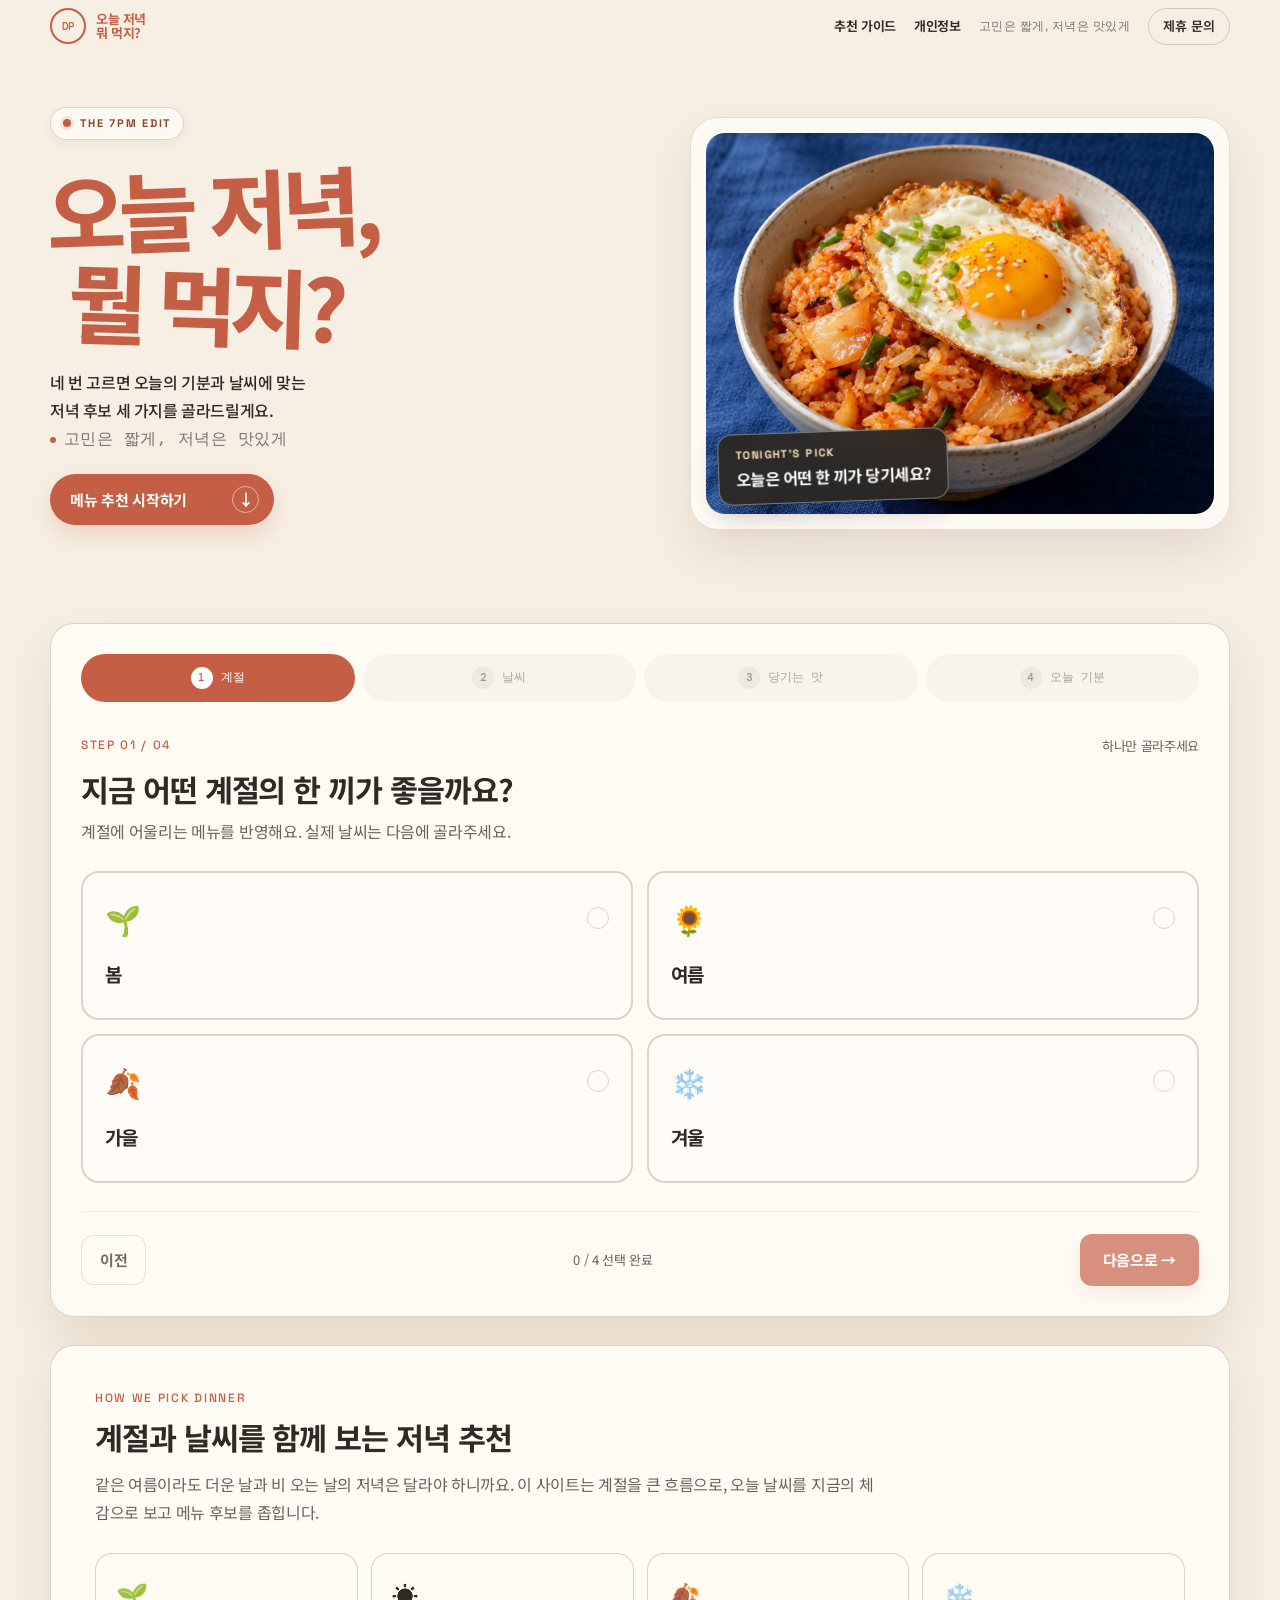
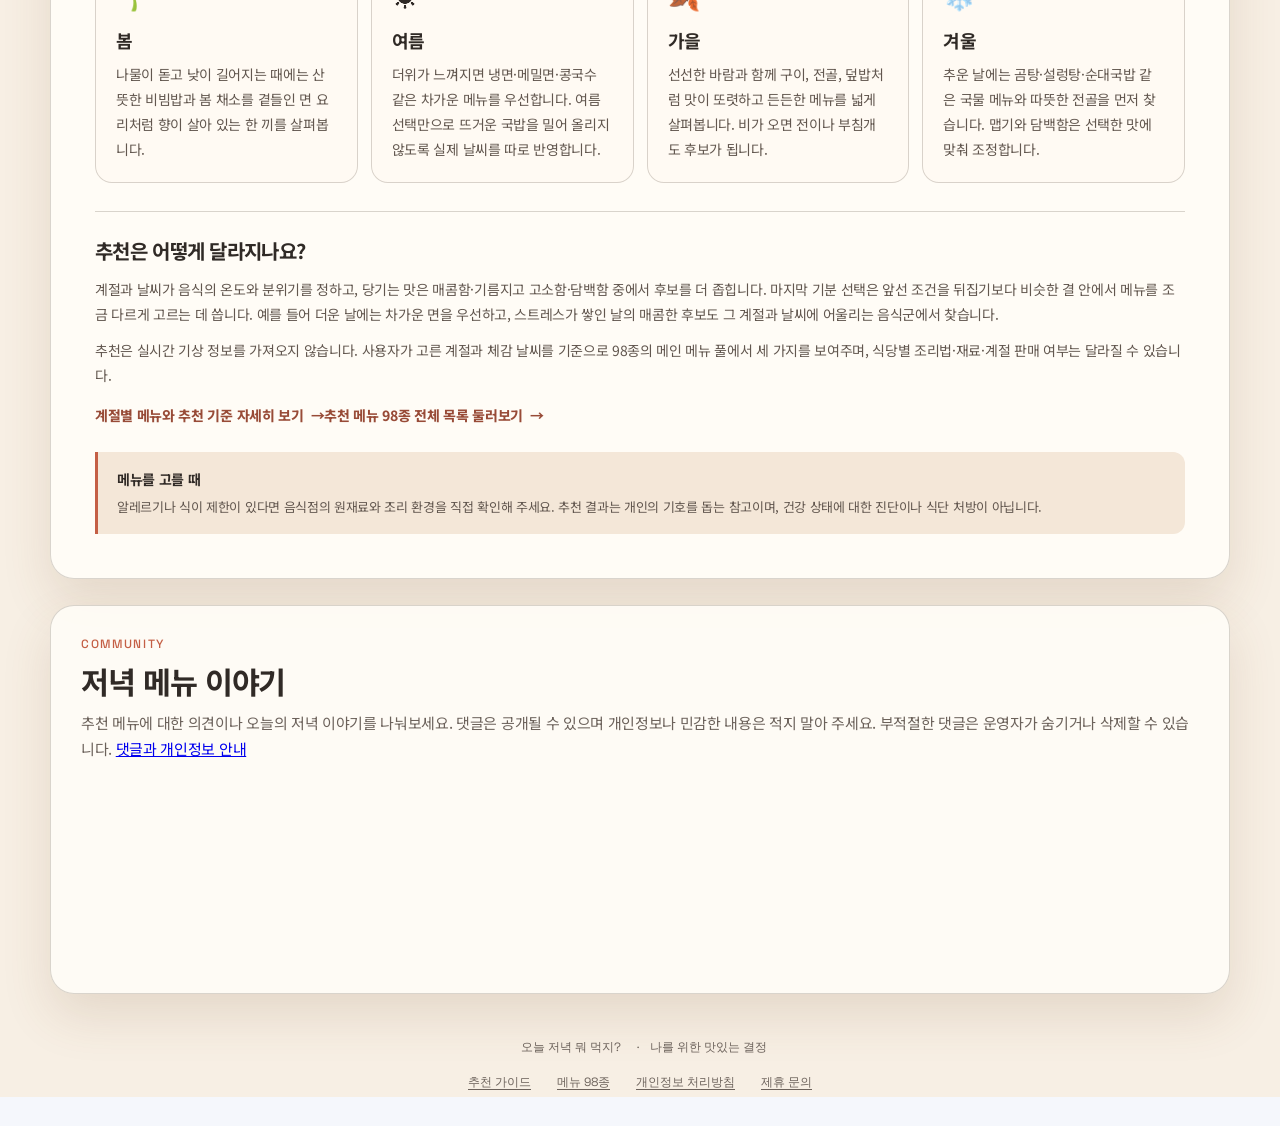
==== public/index.html @ 6204933e "Use selected dining icon as favicon" ====
<!doctype html>
<html lang="ko">
<head>
  <meta charset="utf-8">
  <meta name="viewport" content="width=device-width, initial-scale=1">
  <meta name="theme-color" content="#173fb7">
  <meta name="description" content="계절부터 오늘 기분까지, 네 가지 선택으로 나에게 맞는 저녁 메뉴 세 개를 찾아보세요.">
  <meta property="og:title" content="오늘 저녁 뭐 먹지?">
  <meta property="og:description" content="네 번 고르면, 오늘의 저녁 후보는 딱 세 개.">
  <meta name="google-adsense-account" content="ca-pub-8132579892942373">
  <link rel="canonical" href="https://dinnermenuweb.pages.dev/">
  <title>오늘 저녁 뭐 먹지? | 나에게 맞는 저녁 찾기</title>
  <link rel="icon" href="favicon.png?v=4" type="image/png">
  <link rel="preconnect" href="https://fonts.googleapis.com">
  <link rel="preconnect" href="https://fonts.gstatic.com" crossorigin>
  <link href="https://fonts.googleapis.com/css2?family=DM+Mono:wght@400;500&family=Noto+Sans+KR:wght@400;500;600;700;800&family=Space+Grotesk:wght@400;500;600;700&display=swap" rel="stylesheet">
  <link rel="stylesheet" href="styles.css">
  <link rel="stylesheet" href="content.css">
  <script src="recommendations.js" defer></script>
  <script src="app.js" defer></script>
</head>
<body>
  <header class="top"><div class="wrap">
    <nav class="brand-row" aria-label="사이트 메뉴"><a class="brand" href="./" aria-label="오늘 저녁 뭐 먹지? 홈"><span class="brand-mark" aria-hidden="true">DP</span><span class="brand-copy">오늘 저녁<br>뭐 먹지?</span></a><div class="brand-actions"><a class="header-link" href="guide.html">추천 가이드</a><a class="header-link" href="privacy.html">개인정보</a><span class="brand-tagline">고민은 짧게, 저녁은 맛있게</span><button id="openPartner" class="partner-trigger" type="button">제휴 문의</button></div></nav>
    <div class="hero"><div class="hero-copy"><p class="eyebrow">THE 7PM EDIT</p><h1><span>오늘 저녁,</span><br><em>뭘 먹지?</em></h1><p class="hero-lede">네 번 고르면 오늘의 기분과 날씨에 맞는<br>저녁 후보 세 가지를 골라드릴게요.</p><p class="hero-microcopy"><span class="micro-dot" aria-hidden="true"></span>고민은 짧게, 저녁은 맛있게</p><a class="hero-cta" href="#quiz"><span>메뉴 추천 시작하기</span><span aria-hidden="true">↓</span></a></div><div class="hero-art"><img src="dinner.jpg" alt="달걀을 얹은 김치볶음밥"><span>TONIGHT'S PICK<br><strong>오늘은 어떤 한 끼가 당기세요?</strong></span></div></div>
  </div></header>
  <main class="wrap">
    <section id="quiz" class="panel" aria-labelledby="questionTitle">
      <ol id="steps" class="steps" aria-label="네 가지 선택 단계"></ol>
      <div class="question-top"><span id="stepCount" class="eyebrow"></span><span class="hint">하나만 골라주세요</span></div>
      <h2 id="questionTitle" tabindex="-1"></h2><p id="questionHint" class="description"></p>
      <fieldset id="choices"><legend class="sr-only">현재 질문의 선택지</legend></fieldset>
      <div class="quiz-actions"><button id="back" class="quiet" type="button">이전</button><span id="selectionStatus" class="hint" aria-live="polite"></span><button id="next" class="primary" type="button" disabled>다음으로 →</button></div>
    </section>
    <section id="results" hidden aria-labelledby="resultTitle">
      <div class="result-heading"><div><p class="eyebrow">YOUR DINNER PICKS</p><h2 id="resultTitle" tabindex="-1">오늘은 이런 한 끼가 어울려요.</h2></div><button id="edit" class="quiet" type="button">선택 바꾸기</button></div>
      <div id="answerSummary" class="summary" aria-label="선택한 조건"></div>
      <div class="recommendation-note"><h3 id="familyTitle"></h3><p id="reason"></p><p id="moodReason"></p></div>
      <p class="choose-hint">같은 취향, 조금씩 다른 세 가지. 가장 끌리는 메뉴를 골라주세요.</p>
      <div id="cards" class="meal-grid"></div>
      <button id="more" class="quiet restart" type="button">같은 취향의 다른 메뉴 3개</button>
      <section id="final" class="final-panel" hidden aria-labelledby="finalTitle"><p class="eyebrow">DINNER DECIDED</p><h2 id="finalTitle" tabindex="-1"></h2><p id="finalDescription"></p><div id="finalTips"></div><div class="final-actions"><button id="copy" class="primary" type="button">메뉴 복사하기</button><button id="share" class="quiet" type="button">친구에게 공유하기</button><button id="reselect" class="quiet" type="button">다른 후보 고르기</button></div></section>
      <p class="footnote">98종 메인 메뉴를 각각 음식 사진이 담긴 포토카드로 보여드려요.</p>
      <button id="restart" class="quiet restart" type="button">처음부터 다시 고르기</button>
    </section>
    <section class="editorial-panel" aria-labelledby="guideTitle">
      <div class="editorial-heading"><p class="eyebrow">HOW WE PICK DINNER</p><h2 id="guideTitle">계절과 날씨를 함께 보는 저녁 추천</h2><p>같은 여름이라도 더운 날과 비 오는 날의 저녁은 달라야 하니까요. 이 사이트는 계절을 큰 흐름으로, 오늘 날씨를 지금의 체감으로 보고 메뉴 후보를 좁힙니다.</p></div>
      <div class="season-grid">
        <article><span aria-hidden="true">🌱</span><h3>봄</h3><p>나물이 돋고 낮이 길어지는 때에는 산뜻한 비빔밥과 봄 채소를 곁들인 면 요리처럼 향이 살아 있는 한 끼를 살펴봅니다.</p></article>
        <article><span aria-hidden="true">☀️</span><h3>여름</h3><p>더위가 느껴지면 냉면·메밀면·콩국수 같은 차가운 메뉴를 우선합니다. 여름 선택만으로 뜨거운 국밥을 밀어 올리지 않도록 실제 날씨를 따로 반영합니다.</p></article>
        <article><span aria-hidden="true">🍂</span><h3>가을</h3><p>선선한 바람과 함께 구이, 전골, 덮밥처럼 맛이 또렷하고 든든한 메뉴를 넓게 살펴봅니다. 비가 오면 전이나 부침개도 후보가 됩니다.</p></article>
        <article><span aria-hidden="true">❄️</span><h3>겨울</h3><p>추운 날에는 곰탕·설렁탕·순대국밥 같은 국물 메뉴와 따뜻한 전골을 먼저 찾습니다. 맵기와 담백함은 선택한 맛에 맞춰 조정합니다.</p></article>
      </div>
      <div class="editorial-detail"><h3>추천은 어떻게 달라지나요?</h3><p>계절과 날씨가 음식의 온도와 분위기를 정하고, 당기는 맛은 매콤함·기름지고 고소함·담백함 중에서 후보를 더 좁힙니다. 마지막 기분 선택은 앞선 조건을 뒤집기보다 비슷한 결 안에서 메뉴를 조금 다르게 고르는 데 씁니다. 예를 들어 더운 날에는 차가운 면을 우선하고, 스트레스가 쌓인 날의 매콤한 후보도 그 계절과 날씨에 어울리는 음식군에서 찾습니다.</p><p>추천은 실시간 기상 정보를 가져오지 않습니다. 사용자가 고른 계절과 체감 날씨를 기준으로 98종의 메인 메뉴 풀에서 세 가지를 보여주며, 식당별 조리법·재료·계절 판매 여부는 달라질 수 있습니다.</p><a class="text-link" href="guide.html">계절별 메뉴와 추천 기준 자세히 보기 <span aria-hidden="true">→</span></a><a class="text-link" href="menu-library.html">추천 메뉴 98종 전체 목록 둘러보기 <span aria-hidden="true">→</span></a></div>
      <aside class="editorial-note"><strong>메뉴를 고를 때</strong><p>알레르기나 식이 제한이 있다면 음식점의 원재료와 조리 환경을 직접 확인해 주세요. 추천 결과는 개인의 기호를 돕는 참고이며, 건강 상태에 대한 진단이나 식단 처방이 아닙니다.</p></aside>
    </section>
    <section class="comments-panel" aria-labelledby="commentsTitle">
      <p class="eyebrow">COMMUNITY</p>
      <h2 id="commentsTitle">저녁 메뉴 이야기</h2>
      <p class="comments-intro">추천 메뉴에 대한 의견이나 오늘의 저녁 이야기를 나눠보세요. 댓글은 공개될 수 있으며 개인정보나 민감한 내용은 적지 말아 주세요. 부적절한 댓글은 운영자가 숨기거나 삭제할 수 있습니다. <a href="privacy.html">댓글과 개인정보 안내</a></p>
      <div id="disqus_thread"></div>
      <noscript>댓글을 보려면 JavaScript를 켜주세요. 댓글 기능은 <a href="https://disqus.com/?ref_noscript">Disqus</a>에서 제공됩니다.</noscript>
    </section>
    <footer><span class="footer-brand">오늘 저녁 뭐 먹지?</span><span>·</span> 나를 위한 맛있는 결정<nav aria-label="하단 메뉴"><a href="guide.html">추천 가이드</a><a href="menu-library.html">메뉴 98종</a><a href="privacy.html">개인정보 처리방침</a><button type="button" class="footer-partner" onclick="document.getElementById('openPartner').click()">제휴 문의</button></nav></footer>
  </main>
  <div id="partnerDialog" class="partner-dialog" role="dialog" aria-modal="true" aria-labelledby="partnerTitle" tabindex="-1" hidden>
    <section class="partner-panel">
      <div class="partner-dialog-heading"><div class="partner-intro"><p class="eyebrow">PARTNERSHIP</p><h2 id="partnerTitle">제휴 문의</h2><p>서비스 제휴와 협업 제안을 보내주세요. 남겨주신 내용은 이메일로 전달됩니다.</p></div><button id="closePartner" class="dialog-close" type="button" aria-label="제휴 문의 창 닫기">×</button></div>
      <form id="partnerForm" action="https://formspree.io/f/xrpbjqbv" method="POST">
        <input type="hidden" name="_subject" value="저녁 메뉴 웹사이트 제휴 문의">
        <div class="partner-fields">
          <label>이름 <span aria-hidden="true">*</span><input name="name" autocomplete="name" required></label>
          <label>이메일 <span aria-hidden="true">*</span><input name="email" type="email" autocomplete="email" required></label>
          <label class="partner-company">회사 또는 서비스명 <span class="hint">선택</span><input name="company" autocomplete="organization"></label>
          <label class="partner-message">문의 내용 <span aria-hidden="true">*</span><textarea name="message" rows="5" required></textarea></label>
        </div>
        <div class="partner-submit"><button class="primary" type="submit">제휴 문의 보내기</button><p id="partnerStatus" class="hint" role="status" aria-live="polite"></p></div>
      </form>
    </section>
  </div>
  <script>
    var disqus_config = function () {
      this.page.url = 'https://dinnermenuweb.pages.dev/';
      this.page.identifier = 'dinnermenuweb';
    };
    (function () {
      var d = document, s = d.createElement('script');
      s.src = 'https://raymondd.disqus.com/embed.js';
      s.setAttribute('data-timestamp', +new Date());
      (d.head || d.body).appendChild(s);
    })();
  </script>
  <div id="live" class="sr-only" role="status" aria-live="polite"></div>
  <noscript>메뉴를 추천받으려면 브라우저에서 JavaScript를 켜주세요.</noscript>
</body>
</html>
---- public/styles.css ----
:root{font-family:system-ui,-apple-system,BlinkMacSystemFont,"Apple SD Gothic Neo","Malgun Gothic",sans-serif;color:#18213a;background:#f5f7fc;font-synthesis:none;--blue:#173fb7;--muted:#626e85;--line:#dde3ef}
*{box-sizing:border-box}body{margin:0}button,input{font:inherit}button{cursor:pointer}button:disabled{cursor:not-allowed;opacity:.45}button:focus-visible,input:focus-visible+.choice-body{outline:3px solid #d59805;outline-offset:4px}[hidden]{display:none!important}.wrap{max-width:1080px;margin:auto;padding:0 28px}.top{background:var(--blue);color:#fff}.brand-row{display:flex;align-items:center;justify-content:space-between;padding:26px 0;font-size:13px;color:#d7e2ff}.brand{font-size:20px;color:#fff;font-weight:850;letter-spacing:-.06em}.hero{display:grid;grid-template-columns:1fr 240px;align-items:center;gap:48px;padding:16px 0 56px}.eyebrow{font-size:12px;letter-spacing:.12em;font-weight:850;color:var(--blue);margin:0 0 12px}.hero .eyebrow{color:#b8cdff}.hero h1{font-size:clamp(32px,4.4vw,48px);line-height:1.22;letter-spacing:-.065em;margin:0 0 18px}.hero p:not(.eyebrow){color:#dae4ff;line-height:1.8;font-size:16px;margin:0}.hero-art{position:relative;transform:rotate(3deg)}.hero-art img{display:block;width:100%;height:175px;object-fit:cover;border-radius:24px}.hero-art span{position:absolute;bottom:-15px;left:8px;right:8px;border-radius:10px;background:#fff3cf;color:#534013;text-align:center;padding:11px 4px;font-size:12px;font-weight:750;transform:rotate(-3deg)}main.wrap{padding-top:30px}.panel{padding:30px;background:white;border:1px solid var(--line);border-radius:24px;box-shadow:0 12px 40px #22346609}.steps{display:flex;list-style:none;gap:8px;padding:0;margin:0 0 34px}.steps li{flex:1;min-width:0}.step{display:flex;align-items:center;justify-content:center;gap:8px;width:100%;border:0;background:#f1f4f9;color:#758198;border-radius:10px;padding:12px 6px;font-size:13px;font-weight:700}.step span{display:grid;place-items:center;background:#e2e8f2;border-radius:50%;width:22px;height:22px;font-size:11px}.step[aria-current="step"]{color:var(--blue);background:#eaf0ff}.step[aria-current="step"] span{background:var(--blue);color:#fff}.step.done{color:var(--blue)}.question-top{display:flex;justify-content:space-between;align-items:center}.question-top .eyebrow{margin:0}.hint{font-size:13px;color:var(--muted)}h2{letter-spacing:-.055em;font-size:29px;line-height:1.35;margin:14px 0 8px}.description{font-size:15px;line-height:1.7;color:var(--muted);margin:0 0 26px}fieldset{border:0;padding:0;margin:0;display:grid;grid-template-columns:repeat(3,minmax(0,1fr));gap:14px}fieldset.two{grid-template-columns:repeat(2,minmax(0,1fr))}.choice{position:relative;cursor:pointer;min-width:0}.choice input{position:absolute;opacity:0;width:1px;height:1px}.choice-body{display:flex;flex-direction:column;min-height:145px;padding:22px;border:2px solid #e3e7ef;border-radius:18px;transition:background .15s,border-color .15s}.choice:hover .choice-body{border-color:#9cafdd;background:#fafbff}.choice input:checked+.choice-body{border-color:var(--blue);background:#f0f4ff}.choice-head{display:flex;justify-content:space-between;align-items:center;margin-bottom:20px}.emoji{font-size:29px}.check{width:22px;height:22px;display:grid;place-items:center;border:1px solid #cbd3e2;border-radius:50%;color:transparent;font-size:13px}.choice input:checked+.choice-body .check{color:#fff;background:var(--blue);border-color:var(--blue)}.choice strong{font-size:20px;letter-spacing:-.045em;margin-bottom:8px}.choice small{font-size:13px;line-height:1.6;color:var(--muted)}.quiz-actions{display:flex;align-items:center;justify-content:space-between;gap:12px;margin-top:28px;border-top:1px solid #edf0f6;padding-top:22px}.primary{background:var(--blue);color:white;border:0;border-radius:12px;font-weight:750;padding:14px 23px;min-height:48px}.primary:hover:not(:disabled){background:#0d2e95}.quiet{background:transparent;border:1px solid #ced7e8;color:var(--blue);border-radius:12px;padding:12px 18px;font-weight:700;min-height:46px}.quiet:hover{background:#edf2ff}.result-heading{display:flex;align-items:center;justify-content:space-between;gap:20px;margin:8px 0 22px}.result-heading h2{margin:0}.summary{display:flex;gap:8px;flex-wrap:wrap;margin-bottom:24px}.summary span{background:white;border:1px solid var(--line);border-radius:30px;padding:8px 13px;font-size:13px;color:#46536c}.recommendation-note{background:#eaf0ff;border-left:4px solid var(--blue);padding:20px 24px;border-radius:0 16px 16px 0}.recommendation-note h3{margin:0 0 8px;font-size:20px;letter-spacing:-.04em}.recommendation-note p{margin:6px 0;font-size:14px;line-height:1.7;color:#465677}.choose-hint{font-size:14px;color:var(--muted);margin:28px 0 16px}.meal-grid{display:grid;grid-template-columns:repeat(3,minmax(0,1fr));gap:16px}.meal-card{display:flex;flex-direction:column;background:#fff;border:2px solid var(--line);border-radius:20px;padding:24px;min-width:0}.meal-card.chosen{border-color:var(--blue);background:#f0f4ff}.meal-number{font-size:12px;letter-spacing:.1em;color:var(--blue);font-weight:850}.meal-emoji{font-size:40px;margin:22px 0 8px}.meal-card h3{font-size:23px;letter-spacing:-.055em;margin:0 0 10px}.meal-card p{font-size:14px;color:var(--muted);line-height:1.7;margin:0 0 18px}.meal-card .meal-meta{font-size:12px;color:var(--blue);font-weight:700;margin-bottom:20px}.meal-card button{margin-top:auto;width:100%}.final-panel{margin-top:24px;padding:30px;border-radius:22px;background:#fff4d6;border:1px solid #edd397}.final-panel .eyebrow{color:#75591d}.final-panel h2{margin-top:0}.final-panel p{line-height:1.8}.final-panel ul{padding-left:20px;line-height:1.9;font-size:14px;color:#66563a}.final-actions{display:flex;gap:10px;flex-wrap:wrap;margin-top:24px}.footnote{color:var(--muted);font-size:12px;line-height:1.8;margin-top:22px}.restart{display:block;margin:26px auto 0}footer{text-align:center;margin:44px 0 28px;color:#788298;font-size:12px}footer span{padding:0 8px}.sr-only{position:absolute;width:1px;height:1px;overflow:hidden;clip-path:inset(50%);white-space:nowrap}
@media(max-width:640px){.wrap{padding:0 18px}.brand-row{padding:20px 0}.brand-row>span:last-child{display:none}.hero{grid-template-columns:1fr;padding:12px 0 32px;gap:0}.hero-art{display:none}.hero h1{font-size:34px}.hero p:not(.eyebrow){font-size:14px}main.wrap{padding-top:20px}.panel{padding:22px 16px;border-radius:20px}.steps{gap:4px;margin-bottom:26px}.step{flex-direction:column;gap:5px;font-size:11px;padding:9px 2px}.question-top .hint{font-size:11px}h2{font-size:25px}.description{font-size:14px;margin-bottom:20px}fieldset,fieldset.two{grid-template-columns:1fr;gap:10px}.choice-body{min-height:0;padding:15px 18px;display:grid;grid-template-columns:44px 1fr;column-gap:12px;align-items:center}.choice-head{grid-row:span 2;margin:0}.emoji{font-size:28px}.check{position:absolute;right:16px;top:19px;width:19px;height:19px}.choice strong{font-size:18px;padding-right:24px;margin-bottom:4px}.choice small{font-size:12px;padding-right:16px}.quiz-actions{gap:8px;margin-top:22px;padding-top:18px}.quiz-actions .hint{font-size:11px}.quiz-actions button{padding:12px 14px}.result-heading{align-items:flex-start}.result-heading h2{font-size:24px}.result-heading .quiet{white-space:nowrap;font-size:12px;padding:10px}.meal-grid{grid-template-columns:1fr}.meal-card{padding:22px}.meal-emoji{margin:14px 0 8px}.recommendation-note{padding:17px}.final-panel{padding:24px 20px}.final-actions button{flex:1;white-space:nowrap;font-size:13px}footer{font-size:11px}}
@media(prefers-reduced-motion:reduce){*{scroll-behavior:auto!important;transition:none!important}}
fieldset.four{grid-template-columns:repeat(2,minmax(0,1fr))}@media(max-width:640px){fieldset.four{grid-template-columns:1fr}.steps{display:grid;grid-template-columns:repeat(3,minmax(0,1fr))}.step{flex-direction:row}}

/* Each result is a menu photo card; the photo shows through a dark text gradient. */
.meal-card{min-width:0;overflow:hidden;border:2px solid var(--line);border-radius:20px;background:#fff;transition:border-color .15s,transform .15s}.meal-card.chosen{border-color:var(--blue);transform:translateY(-3px)}.meal-photo{position:relative;isolation:isolate;display:flex;align-items:flex-end;min-height:390px;height:100%;overflow:hidden;background-color:#344252;background-image:linear-gradient(180deg,#07111b00 28%,#07111b35 48%,#07111bef 100%),var(--food-image);background-size:100% 100%,400% 400%;background-position:center,var(--food-position);background-repeat:no-repeat}.meal-overlay{width:100%;padding:22px;color:#fff}.meal-number{display:inline-block;margin-bottom:12px;font-size:12px;letter-spacing:.07em;font-weight:850;color:#fff;background:#07111b85;border:1px solid #ffffff50;padding:7px 10px;border-radius:20px}.meal-overlay h3{font-size:25px;letter-spacing:-.055em;margin:0 0 8px;text-shadow:0 2px 6px #0008}.meal-overlay p{font-size:14px;line-height:1.65;margin:0 0 16px;color:#fff;text-shadow:0 1px 5px #000}.meal-overlay button{width:100%;color:#172344;background:#fff;border-color:#fff}.meal-overlay button:hover{background:#f3e9d5}.meal-card.chosen .meal-overlay button{color:#fff;background:var(--blue);border-color:var(--blue)}@media(max-width:640px){.meal-photo{min-height:430px}.meal-overlay{padding:22px}}
.partner-panel{margin-top:34px;padding:30px;background:#fff;border:1px solid var(--line);border-radius:24px;box-shadow:0 12px 40px #22346609}.partner-intro{max-width:640px;margin-bottom:24px}.partner-intro .eyebrow{margin-bottom:8px}.partner-intro h2{margin:0 0 8px}.partner-intro>p:last-child{margin:0;color:var(--muted);font-size:14px;line-height:1.7}.partner-fields{display:grid;grid-template-columns:repeat(2,minmax(0,1fr));gap:18px}.partner-fields label{display:grid;gap:8px;font-size:14px;font-weight:750}.partner-fields label>span:first-child{color:#b33b35}.partner-fields label .hint{font-weight:400}.partner-fields input,.partner-fields textarea{width:100%;padding:13px 14px;border:1px solid #cbd3e2;border-radius:11px;background:#fff;color:inherit;font:inherit;font-weight:400}.partner-fields textarea{resize:vertical;min-height:130px}.partner-message{grid-column:1/-1}.partner-submit{display:flex;align-items:center;gap:16px;margin-top:20px}.partner-submit .hint{margin:0;line-height:1.5}.partner-submit .is-success{color:#217647}.partner-submit .is-error{color:#b33b35}@media(max-width:640px){.partner-panel{padding:23px 18px;border-radius:20px}.partner-fields{grid-template-columns:1fr;gap:15px}.partner-message{grid-column:auto}.partner-submit{align-items:flex-start;flex-direction:column;gap:10px}}
.hero-partner-action{display:flex;justify-content:flex-end;margin-top:18px}.partner-trigger{min-height:34px;padding:6px 13px;border:1px solid #ffffff8c;border-radius:999px;background:#ffffff14;color:#fff;font-size:12px;font-weight:700}.partner-trigger:hover{background:#ffffff2b}.partner-dialog{width:min(680px,calc(100% - 32px));max-width:none;max-height:min(90dvh,820px);padding:0;border:0;border-radius:24px;background:#fff;color:#18213a;box-shadow:0 24px 90px #07152b55;overflow:auto}.partner-dialog::backdrop{background:#101a2dcc;backdrop-filter:blur(3px)}.partner-dialog .partner-panel{margin:0;padding:30px;border:0;border-radius:24px;box-shadow:none}.partner-dialog-heading{display:flex;justify-content:space-between;align-items:flex-start;gap:18px}.partner-dialog .partner-intro{margin-bottom:22px}.partner-dialog .partner-intro .eyebrow{color:var(--blue)}.dialog-close{flex:0 0 40px;width:40px;height:40px;border:1px solid var(--line);border-radius:50%;background:#fff;color:#526079;font-size:25px;line-height:1}.dialog-close:hover{background:#f1f4f9}@media(max-width:640px){.hero-partner-action{margin-top:15px}.partner-dialog{width:calc(100% - 24px);max-height:92dvh;border-radius:20px}.partner-dialog .partner-panel{padding:23px 18px}.partner-dialog .partner-fields{grid-template-columns:1fr;gap:15px}.partner-dialog .partner-message{grid-column:auto}.partner-dialog .partner-submit{align-items:flex-start;flex-direction:column;gap:10px}}
body.partner-dialog-open{overflow:hidden}.partner-dialog{position:fixed;inset:0;z-index:1000;display:grid;place-items:center;width:100%;height:100%;max-width:none;max-height:none;padding:16px;border:0;border-radius:0;overflow:auto;background:#101a2dcc;backdrop-filter:blur(3px)}.partner-dialog[hidden]{display:none!important}.partner-dialog .partner-panel{width:min(680px,100%);max-height:calc(90dvh - 32px);overflow:auto;box-shadow:0 24px 90px #07152b55}
.brand-actions{display:flex;align-items:center;gap:18px}.brand-tagline{color:#d7e2ff;font-size:13px}.hero-partner-action{display:none}@media(max-width:640px){.brand-actions{gap:0}.brand-tagline{display:none}.partner-trigger{min-height:34px;padding:6px 12px}}
.comments-panel{margin-top:26px;padding:30px;background:#fff;border:1px solid var(--line);border-radius:24px;box-shadow:0 12px 40px #22346609}.comments-panel .eyebrow{margin-bottom:8px}.comments-panel h2{margin:0 0 8px}.comments-intro{margin:0 0 22px;color:var(--muted);font-size:14px;line-height:1.7}#disqus_thread{min-height:180px}.comments-panel noscript{font-size:14px;color:var(--muted)}@media(max-width:640px){.comments-panel{margin-top:20px;padding:23px 18px;border-radius:20px}}

/* Warm editorial styling inspired by the supplied Dinner, Please reference. */
:root{color-scheme:light;--paper:#f7efe4;--paper-deep:#ead8bf;--ink:#2b2723;--blue:#c45f45;--muted:#756a61;--line:rgba(67,51,39,.18);--shadow:0 22px 50px rgba(118,76,45,.14);font-family:"Space Grotesk","Apple SD Gothic Neo","Noto Sans KR",sans-serif}
html{scroll-behavior:smooth}body{min-width:320px;background:var(--paper);color:var(--ink);line-height:1.5}body::before{position:fixed;inset:0;z-index:-1;pointer-events:none;content:"";opacity:.2;background-image:radial-gradient(rgba(213,104,77,.18) .7px,transparent .7px);background-size:9px 9px;mix-blend-mode:multiply}
.wrap{width:min(1180px,calc(100% - 48px));max-width:1180px;margin-inline:auto;padding:0}.top{background:transparent;color:var(--ink)}.brand-row{display:flex;align-items:center;justify-content:space-between;gap:20px;padding:8px 0 18px;color:var(--ink)}.brand{display:inline-flex;align-items:center;gap:10px;color:var(--blue);font-size:inherit;letter-spacing:normal}.brand-mark{display:grid;width:36px;height:36px;place-items:center;border:2px solid currentColor;border-radius:50%;font-family:"DM Mono",monospace;font-size:.67rem;font-weight:500;letter-spacing:-.08em}.brand-copy{font-size:.75rem;font-weight:700;line-height:.98;letter-spacing:-.03em}.brand-actions{display:flex;align-items:center;gap:18px}.brand-tagline{color:rgba(43,39,35,.62);font-family:"DM Mono",monospace;font-size:.68rem;letter-spacing:.04em}.partner-trigger{min-height:36px;padding:7px 14px;border:1px solid var(--line);border-radius:999px;background:transparent;color:var(--ink);font-size:.76rem;font-weight:600}.partner-trigger:hover{border-color:var(--blue);background:var(--blue);color:#fff}
.hero{grid-template-columns:minmax(0,.84fr) minmax(0,1.16fr);align-items:center;gap:clamp(36px,7vw,100px);min-height:560px;padding:34px 0 72px}.hero-copy{position:relative;z-index:1;padding-bottom:16px}.eyebrow{margin:0 0 18px;color:var(--blue);font-family:"DM Mono",monospace;font-size:.69rem;font-weight:500;letter-spacing:.17em;text-transform:uppercase}.hero .eyebrow{color:var(--blue)}.hero h1{max-width:540px;margin:0 0 26px;color:var(--blue);font-size:clamp(3.7rem,7vw,6rem);font-weight:700;letter-spacing:-.105em;line-height:.88}.hero h1 em{display:inline-block;font-style:normal;transform:translateX(.3em)}.hero .hero-lede{margin:0;color:var(--ink);font-size:clamp(1.05rem,1.8vw,1.3rem);font-weight:500;letter-spacing:-.045em;line-height:1.45}.hero-microcopy{display:flex;align-items:center;gap:8px;margin:20px 0 0 4px;color:rgba(43,39,35,.6);font-family:"DM Mono",monospace;font-size:.62rem;letter-spacing:.03em}.micro-dot{width:6px;height:6px;border-radius:50%;background:var(--blue)}
.hero-art{position:relative;width:min(100%,540px);justify-self:end;transform:none;padding:15px;border:1px solid rgba(43,39,35,.13);border-radius:28px;background:rgba(255,253,248,.74);box-shadow:var(--shadow)}.hero-art img{width:100%;height:auto;aspect-ratio:4/3;object-fit:cover;border-radius:19px}.hero-art span{position:absolute;right:auto;bottom:29px;left:27px;padding:9px 13px;border-radius:999px;background:var(--blue);color:#fff;font-family:"DM Mono",monospace;font-size:.58rem;letter-spacing:.08em;line-height:1.25;text-align:left;transform:rotate(-3deg);box-shadow:0 5px 14px #2b272333}.hero-art span strong{font-family:inherit;font-size:.72rem;letter-spacing:0}
main.wrap{padding-top:0}.panel{padding:30px;background:rgba(255,253,248,.88);border:1px solid var(--line);border-radius:24px;box-shadow:var(--shadow)}.steps{gap:8px}.step{border:1px solid transparent;border-radius:999px;background:rgba(67,51,39,.055);color:rgba(43,39,35,.58);font-family:"DM Mono",monospace;font-size:.72rem;transition:180ms ease}.step span{background:rgba(67,51,39,.09)}.step[aria-current="step"]{background:var(--blue);color:#fff}.step[aria-current="step"] span{background:#fff;color:var(--blue)}.step.done{color:var(--blue)}.question-top .eyebrow{color:var(--blue)}h2{color:var(--ink)}.description,.hint{color:var(--muted)}.choice-body{border-color:var(--line);background:rgba(255,253,248,.75)}.choice:hover .choice-body{border-color:rgba(196,95,69,.55);background:#fffaf4}.choice input:checked+.choice-body{border-color:var(--blue);background:#f7e6dc}.choice strong{color:var(--ink)}.check{border-color:var(--line)}.choice input:checked+.choice-body .check{background:var(--blue);border-color:var(--blue)}.primary{background:var(--blue);box-shadow:0 8px 20px rgba(196,95,69,.16)}.primary:hover:not(:disabled){background:#b9513b}.quiet{border-color:var(--line);color:var(--ink)}.quiet:hover{border-color:var(--blue);background:#f7e6dc;color:var(--blue)}.recommendation-note{border-left-color:var(--blue);background:#f2e2d2}.recommendation-note h3{color:var(--ink)}.recommendation-note p{color:#65594f}.summary span{border-color:var(--line);background:rgba(255,253,248,.78);color:#5c5149}.meal-card{border-color:var(--line);background:var(--white,#fffdf8)}.meal-card.chosen{border-color:var(--blue);background:#f7e6dc}.meal-card.chosen .meal-overlay button{background:var(--blue);border-color:var(--blue);color:#fff}.final-panel{border-color:#e3c99e;background:#f4e7cf}.final-panel .eyebrow{color:#8c5d28}.footnote{color:var(--muted)}footer{color:var(--muted);font-family:"DM Mono",monospace;font-size:.62rem;letter-spacing:.03em}.partner-dialog{background:rgba(43,39,35,.42)}.partner-dialog .partner-panel{border:1px solid var(--line);border-radius:24px;background:var(--white,#fffdf8);box-shadow:var(--shadow)}.partner-dialog .partner-intro .eyebrow{color:var(--blue)}.dialog-close{border-color:var(--line);color:var(--ink)}.comments-panel{background:rgba(255,253,248,.88);border-color:var(--line);box-shadow:var(--shadow)}.comments-panel .eyebrow{color:var(--blue)}
@media(max-width:880px){.hero{grid-template-columns:1fr;gap:34px;min-height:0;padding:38px 0 58px}.hero-copy{padding-bottom:0}.hero-art{width:min(100%,620px);justify-self:center}}
@media(max-width:640px){.wrap{width:calc(100% - 32px);padding:0}.brand-row{padding:8px 0 16px}.brand-tagline{display:none}.brand-actions{gap:0}.hero{grid-template-columns:1fr;gap:26px;padding:38px 0 46px}.hero h1{font-size:clamp(3.9rem,18vw,5.5rem);line-height:.88}.hero h1 em{transform:translateX(.3em)}.hero .hero-lede{font-size:1.05rem}.hero-art{display:block;width:100%;padding:10px;border-radius:22px}.hero-art img{border-radius:15px}.hero-art span{bottom:22px;left:19px}.panel{padding:22px 16px;border-radius:20px}.steps{display:grid;grid-template-columns:repeat(4,minmax(0,1fr));gap:5px;margin-bottom:26px}.step{flex-direction:column;gap:5px;padding:9px 3px;font-size:.62rem}.step span{width:20px;height:20px}.question-top .hint{font-size:11px}.choice-body{min-height:0;padding:15px 18px;display:grid;grid-template-columns:44px 1fr;column-gap:12px;align-items:center}.choice-head{grid-row:span 2;margin:0}.emoji{font-size:28px}.check{position:absolute;right:16px;top:19px;width:19px;height:19px}.choice strong{font-size:18px;padding-right:24px;margin-bottom:4px}.quiz-actions{gap:8px}.quiz-actions .hint{font-size:11px}.quiz-actions button{padding:12px 14px}.result-heading{align-items:flex-start}.result-heading h2{font-size:24px}.result-heading .quiet{white-space:nowrap;font-size:12px;padding:10px}.meal-grid{grid-template-columns:1fr}.meal-card{padding:14px;border-radius:18px}.meal-photo{min-height:430px;border-radius:14px}.meal-overlay{padding:18px}.recommendation-note{padding:17px}.final-panel{padding:24px 20px}.final-actions button{flex:1;white-space:nowrap;font-size:13px}.partner-dialog{background:rgba(43,39,35,.5)}.partner-dialog .partner-panel{padding:23px 18px;border-radius:20px}.comments-panel{padding:23px 18px;border-radius:20px}footer{font-size:11px}}
.hero p.hero-lede{color:var(--ink)}.hero p.hero-microcopy{color:rgba(43,39,35,.62)}.step:disabled{color:rgba(43,39,35,.58);opacity:.82}.step:disabled span{color:rgba(43,39,35,.65)}

/* Readability pass: calmer Korean typography, clearer hierarchy, and roomier controls. */
:root{font-family:"Space Grotesk","Noto Sans KR","Malgun Gothic","Apple SD Gothic Neo",sans-serif;--ink:#302a26;--muted:#6c625b;--line:rgba(67,51,39,.2)}
body{font-size:16px;line-height:1.6;letter-spacing:-.012em;color:var(--ink)}
h1,h2,h3,p,label,button{overflow-wrap:break-word}h2{font-size:clamp(1.55rem,2.4vw,1.9rem);line-height:1.35;letter-spacing:-.035em}.eyebrow{font-size:12px;letter-spacing:.13em;line-height:1.4}.brand-copy{font-size:13px;line-height:1.12}.brand-tagline{font-size:12px}.partner-trigger{font-size:13px}.hero h1{font-size:clamp(3.6rem,6.7vw,5.8rem);line-height:.98;letter-spacing:-.075em;margin-bottom:24px}.hero h1 em{transform:translateX(.22em)}.hero .hero-lede{font-size:18px;line-height:1.65;letter-spacing:-.025em}.hero-microcopy{font-size:12px;line-height:1.5}.step{font-size:12px;letter-spacing:0;line-height:1.25}.question-top .hint,.hint{font-size:13px;line-height:1.5}.question-top .eyebrow{font-size:12px}.description{font-size:16px;line-height:1.65;letter-spacing:-.02em}.choice-body{padding:22px}.choice strong{font-size:19px;line-height:1.4;letter-spacing:-.035em}.quiz-actions{gap:14px}.quiz-actions button,.primary,.quiet{font-size:15px;letter-spacing:-.02em}.quiz-actions .hint{font-size:13px}.summary span{font-size:13px;line-height:1.45}.recommendation-note h3{font-size:21px;line-height:1.4;letter-spacing:-.035em}.recommendation-note p,.meal-overlay p{font-size:15px;line-height:1.7;letter-spacing:-.015em}.choose-hint{font-size:15px;line-height:1.6}.meal-overlay h3{font-size:26px;line-height:1.25;letter-spacing:-.04em}.meal-number{font-size:12px;letter-spacing:.03em}.meal-overlay button{font-size:15px}.final-panel h2{font-size:clamp(1.55rem,2.4vw,1.9rem)}.final-panel p,.final-panel li{font-size:15px;line-height:1.75}.partner-intro>p:last-child,.comments-intro{font-size:15px;line-height:1.7}.partner-fields label{font-size:14px;line-height:1.45}.partner-fields input,.partner-fields textarea{font-size:16px;line-height:1.5}.footnote,footer{font-size:12px;line-height:1.6;letter-spacing:0}.primary:disabled,.quiet:disabled,.step:disabled{opacity:.68}button:focus-visible,a:focus-visible,input:focus-visible,textarea:focus-visible{outline:3px solid #8f422f;outline-offset:3px}
@media(max-width:880px){.hero h1{font-size:clamp(3.55rem,8vw,5.2rem)}}
@media(max-width:640px){body{font-size:16px;line-height:1.6}.brand-copy{font-size:12px}.brand-tagline{display:none}.partner-trigger{font-size:12px}.hero{gap:24px;padding:32px 0 40px}.hero h1{font-size:clamp(3.15rem,15.5vw,4.1rem);line-height:.99;letter-spacing:-.07em;margin-bottom:20px}.hero h1 em{transform:translateX(.18em)}.hero .hero-lede{font-size:16px;line-height:1.65;letter-spacing:-.02em}.hero-microcopy{font-size:11px}.hero-art{padding:10px}.hero-art span{font-size:9px}.hero-art span strong{font-size:11px}.panel{padding:20px 15px}.steps{grid-template-columns:repeat(4,minmax(0,1fr));gap:5px;margin-bottom:23px}.step{min-height:54px;gap:4px;padding:7px 2px;font-size:11px;line-height:1.2}.step span{width:20px;height:20px;font-size:11px}.question-top .hint{font-size:12px}.description{font-size:15px;line-height:1.65}.choice-body{padding:15px 17px}.choice strong{font-size:17px;line-height:1.4}.quiz-actions{gap:8px}.quiz-actions .hint{font-size:12px}.quiz-actions button,.primary,.quiet{font-size:14px}.result-heading h2{font-size:23px;line-height:1.35}.summary span{font-size:12px}.recommendation-note h3{font-size:19px}.recommendation-note p,.meal-overlay p{font-size:14px;line-height:1.65}.choose-hint{font-size:14px}.meal-photo{min-height:400px}.meal-overlay h3{font-size:24px}.meal-overlay button{font-size:14px}.final-panel{padding:22px 18px}.final-panel h2{font-size:23px}.partner-dialog .partner-intro>p:last-child,.comments-intro{font-size:14px}.partner-fields label{font-size:14px}.partner-submit .hint{font-size:13px}.footnote,footer{font-size:11px}}
.hero-cta{display:inline-flex;align-items:center;justify-content:space-between;gap:36px;min-width:224px;min-height:50px;margin-top:20px;padding:12px 15px 12px 20px;border-radius:999px;background:var(--blue);color:#fff;text-decoration:none;font-size:15px;font-weight:700;letter-spacing:-.02em;box-shadow:0 10px 25px rgba(196,95,69,.2);transition:transform 180ms ease,background 180ms ease}.hero-cta:hover{transform:translateY(-2px);background:#b9513b}.hero-cta span:last-child{display:grid;width:27px;height:27px;place-items:center;border:1px solid #ffffff80;border-radius:50%;font-size:16px}#quiz{scroll-margin-top:24px}h1[tabindex="-1"]:focus-visible,h2[tabindex="-1"]:focus-visible{outline:2px solid rgba(196,95,69,.65);outline-offset:5px;border-radius:4px}
@media(max-width:640px){.hero-cta{min-width:210px;min-height:48px;margin-top:18px;font-size:14px}}

/* Brand and hero type polish: expressive headline, clear label, readable Korean copy. */
:root{font-family:"Noto Sans KR","Apple SD Gothic Neo","Malgun Gothic",sans-serif}
body{font-family:"Noto Sans KR","Apple SD Gothic Neo","Malgun Gothic",sans-serif;letter-spacing:-.02em}
.eyebrow{font-family:"Space Grotesk","DM Mono",sans-serif;letter-spacing:.14em}
.hero-copy>.eyebrow{display:inline-flex;align-items:center;gap:9px;margin:0 0 27px;padding:8px 12px;border:1px solid rgba(196,95,69,.28);border-radius:999px;background:rgba(255,253,248,.72);color:#94432f;font-size:11px;font-weight:700;letter-spacing:.16em;box-shadow:0 4px 12px rgba(118,76,45,.06)}
.hero-copy>.eyebrow::before{content:"";width:8px;height:8px;flex:0 0 8px;border-radius:50%;background:var(--blue);box-shadow:0 0 0 3px rgba(196,95,69,.14)}
.hero h1{font-family:"Noto Sans KR","Apple SD Gothic Neo","Malgun Gothic",sans-serif;font-weight:800;letter-spacing:-.075em;line-height:1.03}
.hero h1>span,.hero h1>em{display:inline-block;transform-origin:12% 70%}
.hero h1>span{transform:rotate(-2deg) translateX(-.035em)}
.hero h1>em{transform:rotate(1.6deg) translateX(.2em)}
.hero-art span{right:auto;bottom:28px;left:27px;max-width:calc(100% - 54px);padding:13px 17px;border:1px solid rgba(255,253,248,.38);border-radius:14px;background:rgba(43,39,35,.94);color:#ffe7b6;font-family:"Space Grotesk","DM Mono",sans-serif;font-size:.68rem;font-weight:700;letter-spacing:.13em;line-height:1.45;text-align:left;transform:rotate(-2deg);box-shadow:0 8px 24px rgba(31,24,20,.28);backdrop-filter:blur(8px)}
.hero-art span strong{display:inline-block;margin-top:3px;color:#fffdf8;font-family:"Noto Sans KR","Apple SD Gothic Neo","Malgun Gothic",sans-serif;font-size:1rem;font-weight:700;letter-spacing:-.035em;line-height:1.5}
.hero-lede,.description,.choice strong,.choice small,.recommendation-note,.meal-overlay,.comments-intro{font-family:"Noto Sans KR","Apple SD Gothic Neo","Malgun Gothic",sans-serif}
.brand-tagline,.meal-number,footer{font-family:"Space Grotesk","DM Mono",sans-serif}
@media(max-width:640px){.hero-copy>.eyebrow{margin-bottom:22px;font-size:10px}.hero h1>span{transform:rotate(-1.7deg) translateX(-.025em)}.hero h1>em{transform:rotate(1.3deg) translateX(.14em)}.hero-art span{bottom:22px;left:18px;max-width:calc(100% - 36px);padding:11px 13px;font-size:.62rem}.hero-art span strong{font-size:.88rem;line-height:1.45}}
---- public/content.css ----
/* Shared editorial, privacy and navigation styles. */
.brand{text-decoration:none}
.header-link{color:inherit;text-decoration:none;font-size:13px;font-weight:650;white-space:nowrap}
.header-link:hover,.footer-partner:hover{color:var(--blue);text-decoration:underline;text-underline-offset:4px}
.editorial-panel{margin-top:28px;padding:clamp(24px,4vw,44px);border:1px solid var(--line);border-radius:24px;background:rgba(255,253,248,.92);box-shadow:var(--shadow)}
.editorial-heading{max-width:780px}.editorial-heading .eyebrow{margin-bottom:10px}.editorial-heading h2{margin:0 0 12px}.editorial-heading>p:last-child{margin:0;color:var(--muted);font-size:16px;line-height:1.8}
.season-grid{display:grid;grid-template-columns:repeat(4,minmax(0,1fr));gap:13px;margin-top:26px}
.season-grid article{padding:20px;border:1px solid var(--line);border-radius:17px;background:#fffaf3}.season-grid article>span{font-size:26px}.season-grid h3{margin:10px 0 7px;font-size:18px;letter-spacing:-.04em}.season-grid p,.editorial-detail p,.editorial-note p{margin:0;color:#62574f;font-size:14px;line-height:1.8}
.editorial-detail{margin-top:28px;padding-top:23px;border-top:1px solid var(--line)}.editorial-detail h3{margin:0 0 10px;font-size:20px;letter-spacing:-.035em}.editorial-detail p+p{margin-top:10px}.text-link{display:inline-flex;gap:7px;margin-top:16px;color:#984b37;font-size:14px;font-weight:750;text-decoration:none}.text-link:hover{text-decoration:underline;text-underline-offset:4px}
.editorial-note{margin-top:24px;padding:16px 19px;border-left:3px solid var(--blue);border-radius:0 12px 12px 0;background:#f4e7d8}.editorial-note strong{display:block;margin-bottom:5px;font-size:14px}.editorial-note p{font-size:13px}
footer nav,.content-footer nav{display:flex;justify-content:center;gap:18px;flex-wrap:wrap;margin-top:12px}
footer nav a,footer nav button,.content-footer a{padding:4px;border:0;background:none;color:inherit;font:inherit;font-size:12px;text-decoration:underline;text-underline-offset:3px}.footer-partner{cursor:pointer}
.content-page{min-height:100vh}.content-header{background:rgba(255,253,248,.62);border-bottom:1px solid var(--line)}.content-wrap{width:min(1120px,calc(100% - 48px));margin-inline:auto}.content-header .brand-row{min-height:70px;padding-block:12px}.content-header .brand{color:var(--blue)}.content-header .brand-actions{gap:20px}
.article-layout{display:grid;grid-template-columns:minmax(0,1fr) 260px;gap:clamp(35px,7vw,92px);align-items:start;padding-top:clamp(46px,7vw,80px);padding-bottom:60px}.article-layout>article{max-width:760px}.article-layout h1,.privacy-layout h1{margin:0;color:var(--ink);font-size:clamp(34px,5vw,54px);font-weight:800;line-height:1.18;letter-spacing:-.065em}.article-lede{margin:19px 0 12px;color:#514740;font-size:18px;line-height:1.85;letter-spacing:-.025em}.updated-note,.source-note{color:var(--muted);font-size:13px;line-height:1.7}
.article-toc{display:flex;align-items:center;gap:9px 16px;flex-wrap:wrap;margin:26px 0;padding:15px 18px;border:1px solid var(--line);border-radius:14px;background:rgba(255,253,248,.78)}.article-toc strong{width:100%;font-size:13px}.article-toc a{color:#874631;font-size:13px;font-weight:650;text-decoration:none}.article-toc a:hover{text-decoration:underline;text-underline-offset:4px}
.article-section{margin-top:42px;scroll-margin-top:24px}.article-section h2{margin:0 0 12px;padding-bottom:10px;border-bottom:1px solid var(--line);font-size:25px}.article-section p{margin:10px 0;color:#544a43;font-size:15px;line-height:1.9}.numbered-list{display:grid;gap:10px;padding:0;list-style:none;counter-reset:method}.numbered-list li{display:grid;grid-template-columns:36px 130px 1fr;gap:8px;align-items:start;padding:13px 15px;border-radius:13px;background:rgba(255,253,248,.74);counter-increment:method}.numbered-list li::before{content:counter(method,decimal-leading-zero);color:var(--blue);font-family:"DM Mono",monospace;font-size:12px;font-weight:700}.numbered-list strong{font-size:14px}.numbered-list span{color:var(--muted);font-size:14px;line-height:1.7}
.guide-grid{display:grid;grid-template-columns:repeat(2,minmax(0,1fr));gap:12px}.guide-grid article,.solar-season{padding:18px;border:1px solid var(--line);border-radius:14px;background:rgba(255,253,248,.78)}.guide-grid h3,.solar-season h3{margin:0 0 5px;font-size:17px}.guide-grid p,.solar-season p{margin:0;font-size:14px;line-height:1.8}.solar-season{margin-top:12px}.plain-list{padding-left:20px;color:#544a43;font-size:15px;line-height:1.9}.plain-list li+li{margin-top:7px}.article-section a:not(.article-cta){color:#874631;text-underline-offset:3px}.article-cta{display:inline-flex;align-items:center;gap:18px;margin-top:16px;padding:12px 17px;border-radius:999px;background:var(--blue);color:#fff;font-size:14px;font-weight:750;text-decoration:none}.article-cta:hover{background:#a94e38}
.example-grid{display:grid;grid-template-columns:repeat(2,minmax(0,1fr));gap:12px}.example-grid article{padding:17px;border:1px solid var(--line);border-radius:14px;background:#f4e7d8}.example-grid span,.example-grid strong{display:block}.example-grid span{margin-bottom:5px;color:var(--muted);font-size:12px;font-weight:650}.example-grid strong{font-size:16px}.example-grid p{margin:5px 0 0;font-size:13px;line-height:1.75}
.subsection-title{margin:25px 0 10px;font-size:17px}.table-scroll{overflow-x:auto;border:1px solid var(--line);border-radius:14px;background:rgba(255,253,248,.85)}.decision-table{width:100%;border-collapse:collapse;text-align:left;font-size:13px;line-height:1.7}.decision-table th,.decision-table td{padding:12px 14px;border-bottom:1px solid var(--line);vertical-align:top}.decision-table thead th{background:#f4e7d8;font-size:12px}.decision-table tbody th{min-width:115px;white-space:nowrap}.decision-table tbody tr:last-child th,.decision-table tbody tr:last-child td{border-bottom:0}
.article-aside{position:sticky;top:24px;display:grid;gap:14px}.article-aside>div{padding:23px;border:1px solid var(--line);border-radius:18px;background:rgba(255,253,248,.8)}.article-aside h2{margin:0 0 10px;font-size:21px;line-height:1.5}.article-aside p{margin:0 0 14px;color:var(--muted);font-size:14px;line-height:1.8}.article-aside a{color:#874631;font-size:13px;font-weight:700;text-decoration:none}.article-aside a:hover{text-decoration:underline;text-underline-offset:3px}.aside-links{display:grid;gap:12px}.aside-links strong{font-size:13px}
.content-footer{padding:22px 0 34px;border-top:1px solid var(--line);color:var(--muted);font-size:12px;text-align:center}.content-footer nav{margin-top:8px}.policy-note{margin-top:26px;padding:16px 18px;border-radius:12px;background:#f0e4d6;color:#62574f;font-size:13px;line-height:1.8}
.library-layout{padding-top:clamp(46px,7vw,80px);padding-bottom:60px}.library-layout>article{max-width:940px;margin-inline:auto}.library-layout h1{margin:0;color:var(--ink);font-size:clamp(34px,5vw,54px);font-weight:800;line-height:1.18;letter-spacing:-.065em}.menu-search{display:grid;grid-template-columns:minmax(180px,1fr) auto;gap:8px 14px;align-items:center;margin:25px 0 16px;padding:17px;border:1px solid var(--line);border-radius:14px;background:rgba(255,253,248,.86)}.menu-search label{font-size:14px;font-weight:750}.menu-search input{grid-column:1/-1;width:100%;min-height:48px;padding:11px 14px;border:1px solid var(--line);border-radius:10px;background:#fff;color:var(--ink);font:inherit;font-size:15px}.menu-search input:focus-visible{outline:3px solid #8f422f;outline-offset:2px}.menu-search p{grid-column:1/-1;margin:0;color:var(--muted);font-size:13px}.menu-catalog{display:grid;grid-template-columns:repeat(2,minmax(0,1fr));gap:10px;padding:0;list-style:none}.menu-catalog li{min-width:0;padding:16px;border:1px solid var(--line);border-radius:14px;background:rgba(255,253,248,.78)}.menu-catalog li[hidden]{display:none}.menu-catalog h2{margin:0 0 5px;font-size:16px;letter-spacing:-.035em}.menu-catalog p{margin:0 0 7px;color:#544a43;font-size:13px;line-height:1.7}.menu-catalog li span{color:var(--muted);font-size:12px;line-height:1.6}.menu-empty{margin:18px 0;color:var(--muted);font-size:14px;line-height:1.8}.library-cta{margin-top:44px;padding:24px;border-radius:18px;background:#f2e2d2}.library-cta h2{margin:0 0 7px;font-size:22px}.library-cta p{margin:0;color:#62574f;font-size:14px;line-height:1.8}
@media(max-width:800px){.season-grid{grid-template-columns:repeat(2,minmax(0,1fr))}.article-layout{grid-template-columns:1fr}.article-aside{position:static;grid-template-columns:repeat(2,minmax(0,1fr))}.article-layout>article{max-width:none}}
@media(max-width:640px){.header-link{font-size:11px}.brand-actions{gap:12px}.editorial-panel{margin-top:20px;padding:22px 16px;border-radius:20px}.editorial-heading>p:last-child{font-size:14px}.season-grid{grid-template-columns:1fr;gap:9px;margin-top:19px}.season-grid article{padding:16px}.season-grid article>span{font-size:23px}.season-grid h3{display:inline-block;margin:0 0 5px 8px}.season-grid p,.editorial-detail p{font-size:13px}.editorial-detail{margin-top:21px;padding-top:19px}.editorial-detail h3{font-size:18px}.editorial-note{margin-top:19px;padding:14px}.editorial-note p{font-size:12px}footer nav{gap:8px 14px}.content-wrap{width:calc(100% - 34px)}.content-header .brand-row{min-height:62px;padding-block:10px}.content-header .brand-actions{gap:12px}.article-layout{padding-top:38px;padding-bottom:42px}.article-layout h1,.privacy-layout h1,.library-layout h1{font-size:34px}.article-lede{font-size:16px;line-height:1.8}.article-toc{gap:9px 12px;padding:13px}.article-toc a{font-size:12px}.article-section{margin-top:33px}.article-section h2{font-size:21px}.article-section p,.plain-list{font-size:14px}.numbered-list li{grid-template-columns:28px 1fr;gap:6px 8px;padding:12px}.numbered-list span{grid-column:2;font-size:13px}.guide-grid,.example-grid{grid-template-columns:1fr}.article-aside{grid-template-columns:1fr}.content-footer{font-size:11px}.library-layout{padding-top:38px;padding-bottom:42px}.menu-search{grid-template-columns:1fr;padding:14px}.menu-search label,.menu-search p{grid-column:1}.menu-catalog{grid-template-columns:1fr}.menu-catalog li{padding:14px}.library-cta{padding:19px}.library-cta h2{font-size:19px}.decision-table{min-width:680px}.table-scroll{margin-inline:-2px}}
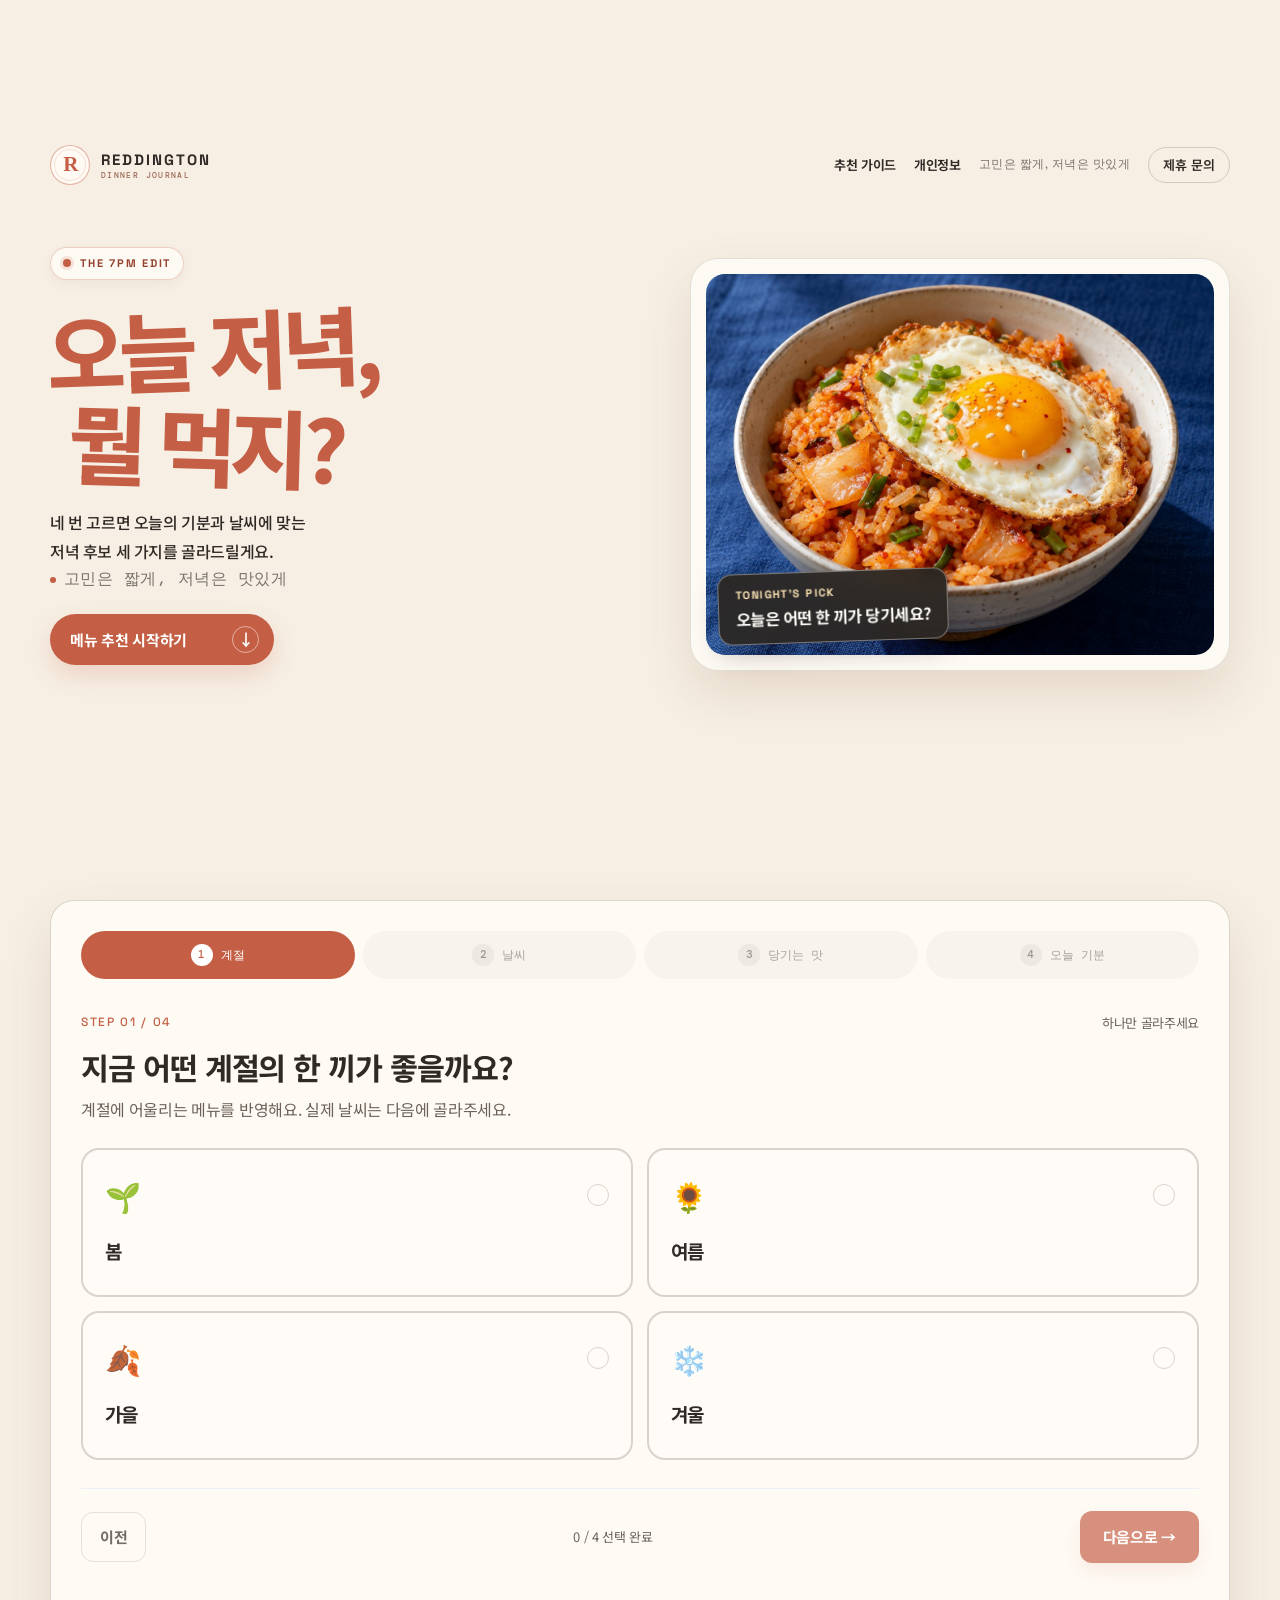
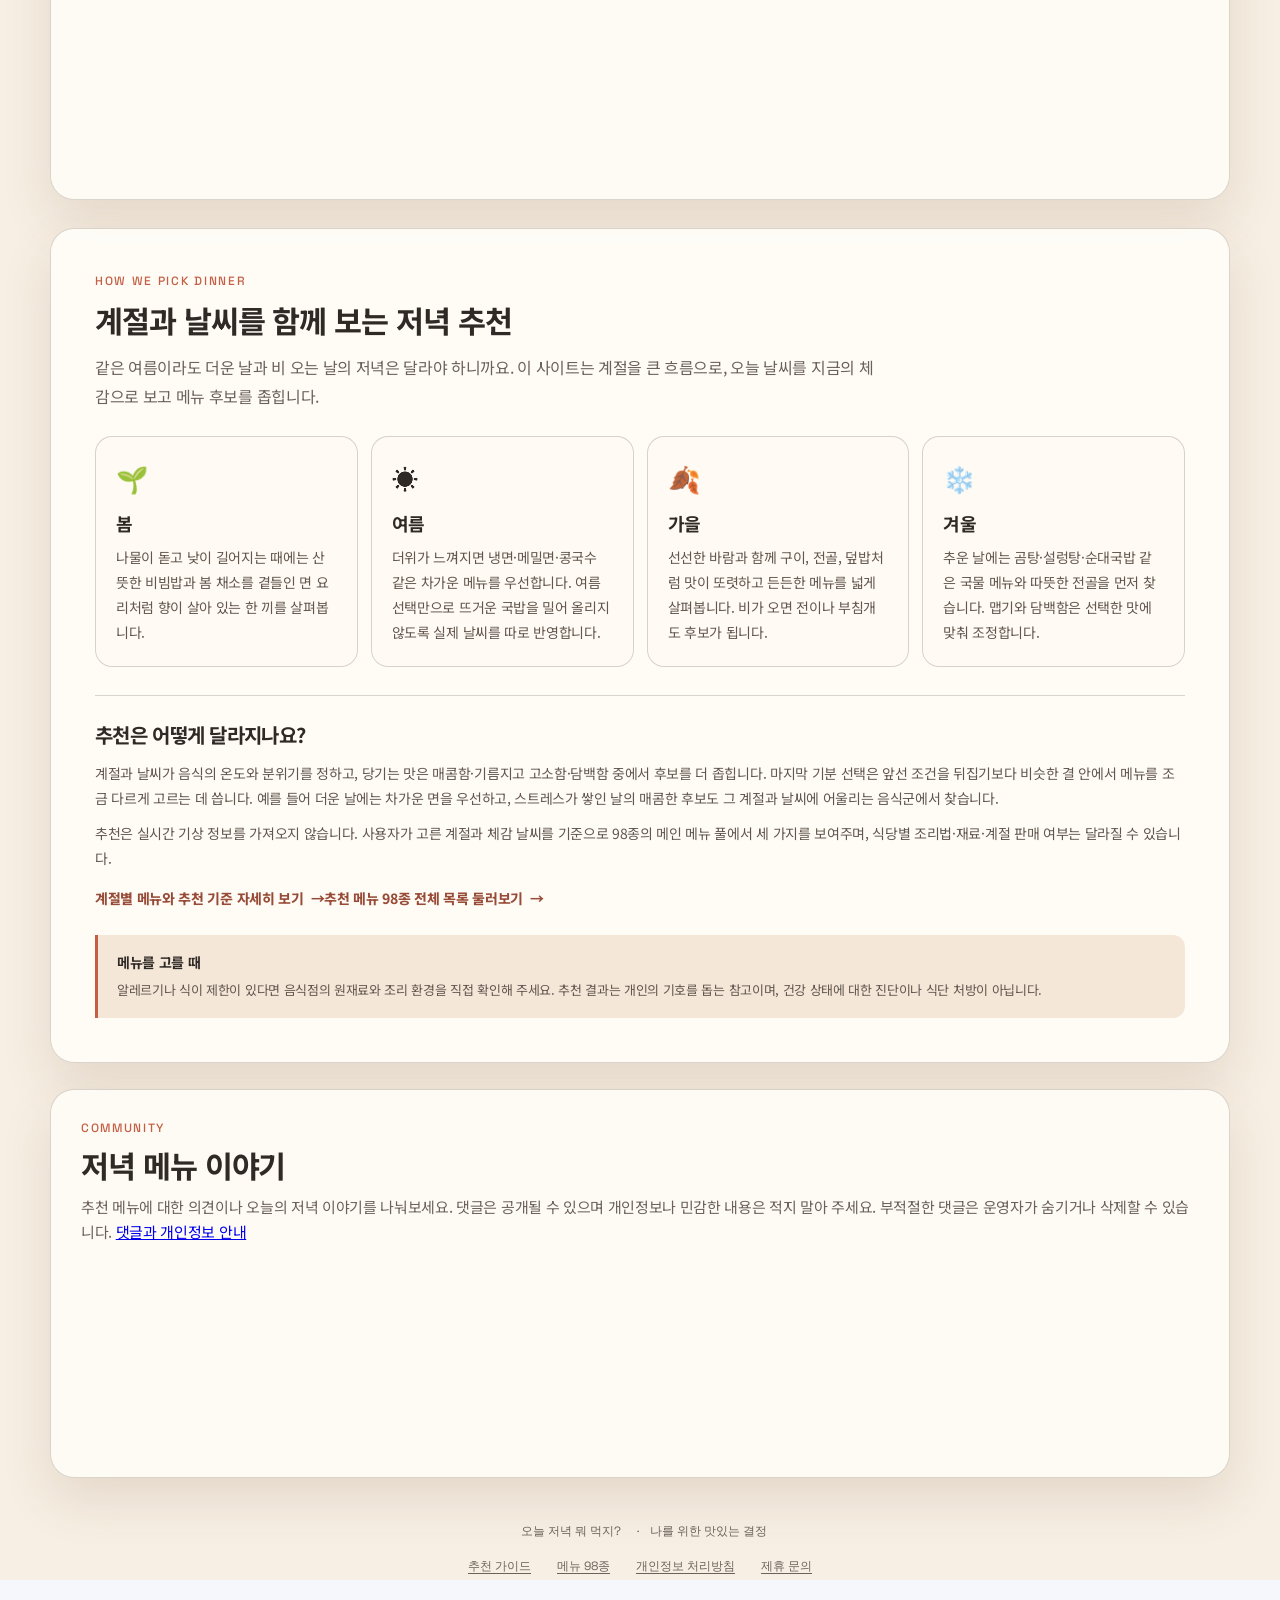
==== commit e249c02d: "Polish brand identity and page scrolling" ====
--- a/public/index.html
+++ b/public/index.html
@@ -3,14 +3,14 @@
 <head>
   <meta charset="utf-8">
   <meta name="viewport" content="width=device-width, initial-scale=1">
-  <meta name="theme-color" content="#173fb7">
+  <meta name="theme-color" content="#f7efe4">
   <meta name="description" content="계절부터 오늘 기분까지, 네 가지 선택으로 나에게 맞는 저녁 메뉴 세 개를 찾아보세요.">
   <meta property="og:title" content="오늘 저녁 뭐 먹지?">
   <meta property="og:description" content="네 번 고르면, 오늘의 저녁 후보는 딱 세 개.">
   <meta name="google-adsense-account" content="ca-pub-8132579892942373">
   <link rel="canonical" href="https://dinnermenuweb.pages.dev/">
   <title>오늘 저녁 뭐 먹지? | 나에게 맞는 저녁 찾기</title>
-  <link rel="icon" href="favicon.png?v=4" type="image/png">
+  <link rel="icon" href="favicon.png?v=7" type="image/png">
   <link rel="preconnect" href="https://fonts.googleapis.com">
   <link rel="preconnect" href="https://fonts.gstatic.com" crossorigin>
   <link href="https://fonts.googleapis.com/css2?family=DM+Mono:wght@400;500&family=Noto+Sans+KR:wght@400;500;600;700;800&family=Space+Grotesk:wght@400;500;600;700&display=swap" rel="stylesheet">
@@ -18,10 +18,26 @@
   <link rel="stylesheet" href="content.css">
   <script src="recommendations.js" defer></script>
   <script src="app.js" defer></script>
+  <!-- Google tag (gtag.js) -->
+  <script async src="https://www.googletagmanager.com/gtag/js?id=G-1N9RBMLHLY"></script>
+  <script>
+    window.dataLayer = window.dataLayer || [];
+    function gtag(){dataLayer.push(arguments);}
+    gtag('js', new Date());
+    gtag('config', 'G-1N9RBMLHLY');
+  </script>
+  <!-- Microsoft Clarity -->
+  <script type="text/javascript">
+    (function(c,l,a,r,i,t,y){
+        c[a]=c[a]||function(){(c[a].q=c[a].q||[]).push(arguments)};
+        t=l.createElement(r);t.async=1;t.src="https://www.clarity.ms/tag/"+i;
+        y=l.getElementsByTagName(r)[0];y.parentNode.insertBefore(t,y);
+    })(window, document, "clarity", "script", "yq8bc9qlfb");
+  </script>
 </head>
 <body>
   <header class="top"><div class="wrap">
-    <nav class="brand-row" aria-label="사이트 메뉴"><a class="brand" href="./" aria-label="오늘 저녁 뭐 먹지? 홈"><span class="brand-mark" aria-hidden="true">DP</span><span class="brand-copy">오늘 저녁<br>뭐 먹지?</span></a><div class="brand-actions"><a class="header-link" href="guide.html">추천 가이드</a><a class="header-link" href="privacy.html">개인정보</a><span class="brand-tagline">고민은 짧게, 저녁은 맛있게</span><button id="openPartner" class="partner-trigger" type="button">제휴 문의</button></div></nav>
+    <nav class="brand-row" aria-label="사이트 메뉴"><a class="brand" href="./" aria-label="Reddington, 오늘 저녁 뭐 먹지? 홈"><span class="brand-mark" aria-hidden="true">R</span><span class="brand-lockup"><span class="brand-name">REDDINGTON</span><span class="brand-descriptor">DINNER JOURNAL</span></span></a><div class="brand-actions"><a class="header-link" href="guide.html">추천 가이드</a><a class="header-link" href="privacy.html">개인정보</a><span class="brand-tagline">고민은 짧게, 저녁은 맛있게</span><button id="openPartner" class="partner-trigger" type="button">제휴 문의</button></div></nav>
     <div class="hero"><div class="hero-copy"><p class="eyebrow">THE 7PM EDIT</p><h1><span>오늘 저녁,</span><br><em>뭘 먹지?</em></h1><p class="hero-lede">네 번 고르면 오늘의 기분과 날씨에 맞는<br>저녁 후보 세 가지를 골라드릴게요.</p><p class="hero-microcopy"><span class="micro-dot" aria-hidden="true"></span>고민은 짧게, 저녁은 맛있게</p><a class="hero-cta" href="#quiz"><span>메뉴 추천 시작하기</span><span aria-hidden="true">↓</span></a></div><div class="hero-art"><img src="dinner.jpg" alt="달걀을 얹은 김치볶음밥"><span>TONIGHT'S PICK<br><strong>오늘은 어떤 한 끼가 당기세요?</strong></span></div></div>
   </div></header>
   <main class="wrap">
@@ -38,6 +54,7 @@
       <div class="recommendation-note"><h3 id="familyTitle"></h3><p id="reason"></p><p id="moodReason"></p></div>
       <p class="choose-hint">같은 취향, 조금씩 다른 세 가지. 가장 끌리는 메뉴를 골라주세요.</p>
       <div id="cards" class="meal-grid"></div>
+      <p id="reactionStatus" class="reaction-note" role="status" aria-live="polite">하트는 메뉴별 선호 반응으로 집계돼요.</p>
       <button id="more" class="quiet restart" type="button">같은 취향의 다른 메뉴 3개</button>
       <section id="final" class="final-panel" hidden aria-labelledby="finalTitle"><p class="eyebrow">DINNER DECIDED</p><h2 id="finalTitle" tabindex="-1"></h2><p id="finalDescription"></p><div id="finalTips"></div><div class="final-actions"><button id="copy" class="primary" type="button">메뉴 복사하기</button><button id="share" class="quiet" type="button">친구에게 공유하기</button><button id="reselect" class="quiet" type="button">다른 후보 고르기</button></div></section>
       <p class="footnote">98종 메인 메뉴를 각각 음식 사진이 담긴 포토카드로 보여드려요.</p>
--- a/public/styles.css
+++ b/public/styles.css
@@ -5,7 +5,7 @@
 fieldset.four{grid-template-columns:repeat(2,minmax(0,1fr))}@media(max-width:640px){fieldset.four{grid-template-columns:1fr}.steps{display:grid;grid-template-columns:repeat(3,minmax(0,1fr))}.step{flex-direction:row}}
 
 /* Each result is a menu photo card; the photo shows through a dark text gradient. */
-.meal-card{min-width:0;overflow:hidden;border:2px solid var(--line);border-radius:20px;background:#fff;transition:border-color .15s,transform .15s}.meal-card.chosen{border-color:var(--blue);transform:translateY(-3px)}.meal-photo{position:relative;isolation:isolate;display:flex;align-items:flex-end;min-height:390px;height:100%;overflow:hidden;background-color:#344252;background-image:linear-gradient(180deg,#07111b00 28%,#07111b35 48%,#07111bef 100%),var(--food-image);background-size:100% 100%,400% 400%;background-position:center,var(--food-position);background-repeat:no-repeat}.meal-overlay{width:100%;padding:22px;color:#fff}.meal-number{display:inline-block;margin-bottom:12px;font-size:12px;letter-spacing:.07em;font-weight:850;color:#fff;background:#07111b85;border:1px solid #ffffff50;padding:7px 10px;border-radius:20px}.meal-overlay h3{font-size:25px;letter-spacing:-.055em;margin:0 0 8px;text-shadow:0 2px 6px #0008}.meal-overlay p{font-size:14px;line-height:1.65;margin:0 0 16px;color:#fff;text-shadow:0 1px 5px #000}.meal-overlay button{width:100%;color:#172344;background:#fff;border-color:#fff}.meal-overlay button:hover{background:#f3e9d5}.meal-card.chosen .meal-overlay button{color:#fff;background:var(--blue);border-color:var(--blue)}@media(max-width:640px){.meal-photo{min-height:430px}.meal-overlay{padding:22px}}
+.meal-card{min-width:0;overflow:hidden;border:2px solid var(--line);border-radius:20px;background:#fff;transition:border-color .15s,transform .15s}.meal-card.chosen{border-color:var(--blue);transform:translateY(-3px)}.meal-photo{position:relative;isolation:isolate;display:flex;align-items:flex-end;min-height:390px;height:100%;overflow:hidden;background-color:#344252;background-image:linear-gradient(180deg,#07111b00 28%,#07111b35 48%,#07111bef 100%),var(--food-image);background-size:100% 100%,var(--food-size,400% 400%);background-position:center,var(--food-position);background-repeat:no-repeat}.meal-overlay{width:100%;padding:22px;color:#fff}.meal-number{display:inline-block;margin-bottom:12px;font-size:12px;letter-spacing:.07em;font-weight:850;color:#fff;background:#07111b85;border:1px solid #ffffff50;padding:7px 10px;border-radius:20px}.meal-overlay h3{font-size:25px;letter-spacing:-.055em;margin:0 0 8px;text-shadow:0 2px 6px #0008}.meal-overlay p{font-size:14px;line-height:1.65;margin:0 0 16px;color:#fff;text-shadow:0 1px 5px #000}.meal-overlay button{width:100%;color:#172344;background:#fff;border-color:#fff}.meal-overlay button:hover{background:#f3e9d5}.meal-card.chosen .meal-overlay button{color:#fff;background:var(--blue);border-color:var(--blue)}@media(max-width:640px){.meal-photo{min-height:430px}.meal-overlay{padding:22px}}
 .partner-panel{margin-top:34px;padding:30px;background:#fff;border:1px solid var(--line);border-radius:24px;box-shadow:0 12px 40px #22346609}.partner-intro{max-width:640px;margin-bottom:24px}.partner-intro .eyebrow{margin-bottom:8px}.partner-intro h2{margin:0 0 8px}.partner-intro>p:last-child{margin:0;color:var(--muted);font-size:14px;line-height:1.7}.partner-fields{display:grid;grid-template-columns:repeat(2,minmax(0,1fr));gap:18px}.partner-fields label{display:grid;gap:8px;font-size:14px;font-weight:750}.partner-fields label>span:first-child{color:#b33b35}.partner-fields label .hint{font-weight:400}.partner-fields input,.partner-fields textarea{width:100%;padding:13px 14px;border:1px solid #cbd3e2;border-radius:11px;background:#fff;color:inherit;font:inherit;font-weight:400}.partner-fields textarea{resize:vertical;min-height:130px}.partner-message{grid-column:1/-1}.partner-submit{display:flex;align-items:center;gap:16px;margin-top:20px}.partner-submit .hint{margin:0;line-height:1.5}.partner-submit .is-success{color:#217647}.partner-submit .is-error{color:#b33b35}@media(max-width:640px){.partner-panel{padding:23px 18px;border-radius:20px}.partner-fields{grid-template-columns:1fr;gap:15px}.partner-message{grid-column:auto}.partner-submit{align-items:flex-start;flex-direction:column;gap:10px}}
 .hero-partner-action{display:flex;justify-content:flex-end;margin-top:18px}.partner-trigger{min-height:34px;padding:6px 13px;border:1px solid #ffffff8c;border-radius:999px;background:#ffffff14;color:#fff;font-size:12px;font-weight:700}.partner-trigger:hover{background:#ffffff2b}.partner-dialog{width:min(680px,calc(100% - 32px));max-width:none;max-height:min(90dvh,820px);padding:0;border:0;border-radius:24px;background:#fff;color:#18213a;box-shadow:0 24px 90px #07152b55;overflow:auto}.partner-dialog::backdrop{background:#101a2dcc;backdrop-filter:blur(3px)}.partner-dialog .partner-panel{margin:0;padding:30px;border:0;border-radius:24px;box-shadow:none}.partner-dialog-heading{display:flex;justify-content:space-between;align-items:flex-start;gap:18px}.partner-dialog .partner-intro{margin-bottom:22px}.partner-dialog .partner-intro .eyebrow{color:var(--blue)}.dialog-close{flex:0 0 40px;width:40px;height:40px;border:1px solid var(--line);border-radius:50%;background:#fff;color:#526079;font-size:25px;line-height:1}.dialog-close:hover{background:#f1f4f9}@media(max-width:640px){.hero-partner-action{margin-top:15px}.partner-dialog{width:calc(100% - 24px);max-height:92dvh;border-radius:20px}.partner-dialog .partner-panel{padding:23px 18px}.partner-dialog .partner-fields{grid-template-columns:1fr;gap:15px}.partner-dialog .partner-message{grid-column:auto}.partner-dialog .partner-submit{align-items:flex-start;flex-direction:column;gap:10px}}
 body.partner-dialog-open{overflow:hidden}.partner-dialog{position:fixed;inset:0;z-index:1000;display:grid;place-items:center;width:100%;height:100%;max-width:none;max-height:none;padding:16px;border:0;border-radius:0;overflow:auto;background:#101a2dcc;backdrop-filter:blur(3px)}.partner-dialog[hidden]{display:none!important}.partner-dialog .partner-panel{width:min(680px,100%);max-height:calc(90dvh - 32px);overflow:auto;box-shadow:0 24px 90px #07152b55}
@@ -47,3 +47,33 @@
 .hero-lede,.description,.choice strong,.choice small,.recommendation-note,.meal-overlay,.comments-intro{font-family:"Noto Sans KR","Apple SD Gothic Neo","Malgun Gothic",sans-serif}
 .brand-tagline,.meal-number,footer{font-family:"Space Grotesk","DM Mono",sans-serif}
 @media(max-width:640px){.hero-copy>.eyebrow{margin-bottom:22px;font-size:10px}.hero h1>span{transform:rotate(-1.7deg) translateX(-.025em)}.hero h1>em{transform:rotate(1.3deg) translateX(.14em)}.hero-art span{bottom:22px;left:18px;max-width:calc(100% - 36px);padding:11px 13px;font-size:.62rem}.hero-art span strong{font-size:.88rem;line-height:1.45}}
+
+.meal-actions{display:flex;align-items:stretch;gap:8px}
+.meal-overlay .meal-actions .meal-select{width:auto;min-width:0;min-height:42px;flex:1;padding:9px 12px;font-size:14px}
+.meal-overlay .meal-actions .reaction-button{display:inline-flex;width:56px;min-width:56px;min-height:42px;align-items:center;justify-content:center;gap:4px;padding:6px 7px;border:1px solid #f0e4d6;border-radius:11px;background:#fffdf8;color:#c45f45}
+.meal-overlay .meal-actions .reaction-button[aria-pressed="true"]{border-color:#c45f45;background:#c45f45;color:#fff}
+.meal-card.chosen .meal-overlay .meal-actions .reaction-button:not([aria-pressed="true"]){border-color:#f0e4d6;background:#fffdf8;color:#c45f45}
+.meal-overlay .meal-actions .reaction-button:disabled{opacity:.62}
+.reaction-heart{font-size:19px;line-height:1}
+.reaction-count{font-family:"DM Mono",monospace;font-size:11px;font-weight:700;line-height:1}
+.reaction-note{min-height:1.5em;margin:12px 2px 0;color:var(--muted);font-size:12px;text-align:right}
+@media(max-width:640px){.meal-actions{gap:7px}.meal-overlay .meal-actions .meal-select{min-height:42px;padding:8px 10px;font-size:13px}.meal-overlay .meal-actions .reaction-button{width:54px;min-width:54px}.reaction-note{font-size:11px}}
+
+/* Give the intro and choices screen-like snap points without trapping the rest of the page. */
+.top{display:flex;min-height:100svh;align-items:center}
+.top>.wrap{width:100%}
+@media (prefers-reduced-motion: no-preference){html{scroll-behavior:smooth}}
+
+/* Snap the intro and the choice panel into a calm, page-like rhythm. */
+@media (min-width: 641px) {
+  html { scroll-snap-type: y proximity; scroll-padding-top: 0; }
+  .top, #quiz { scroll-snap-align: start; }
+  #quiz { min-height: 100svh; }
+}
+@media (max-width: 640px) {
+  html { scroll-snap-type: y proximity; scroll-padding-top: 0; }
+  .top, #quiz { scroll-snap-align: start; }
+}
+@media (prefers-reduced-motion: reduce) {
+  html { scroll-snap-type: none; }
+}
--- a/public/content.css
+++ b/public/content.css
@@ -22,3 +22,11 @@
 .library-layout{padding-top:clamp(46px,7vw,80px);padding-bottom:60px}.library-layout>article{max-width:940px;margin-inline:auto}.library-layout h1{margin:0;color:var(--ink);font-size:clamp(34px,5vw,54px);font-weight:800;line-height:1.18;letter-spacing:-.065em}.menu-search{display:grid;grid-template-columns:minmax(180px,1fr) auto;gap:8px 14px;align-items:center;margin:25px 0 16px;padding:17px;border:1px solid var(--line);border-radius:14px;background:rgba(255,253,248,.86)}.menu-search label{font-size:14px;font-weight:750}.menu-search input{grid-column:1/-1;width:100%;min-height:48px;padding:11px 14px;border:1px solid var(--line);border-radius:10px;background:#fff;color:var(--ink);font:inherit;font-size:15px}.menu-search input:focus-visible{outline:3px solid #8f422f;outline-offset:2px}.menu-search p{grid-column:1/-1;margin:0;color:var(--muted);font-size:13px}.menu-catalog{display:grid;grid-template-columns:repeat(2,minmax(0,1fr));gap:10px;padding:0;list-style:none}.menu-catalog li{min-width:0;padding:16px;border:1px solid var(--line);border-radius:14px;background:rgba(255,253,248,.78)}.menu-catalog li[hidden]{display:none}.menu-catalog h2{margin:0 0 5px;font-size:16px;letter-spacing:-.035em}.menu-catalog p{margin:0 0 7px;color:#544a43;font-size:13px;line-height:1.7}.menu-catalog li span{color:var(--muted);font-size:12px;line-height:1.6}.menu-empty{margin:18px 0;color:var(--muted);font-size:14px;line-height:1.8}.library-cta{margin-top:44px;padding:24px;border-radius:18px;background:#f2e2d2}.library-cta h2{margin:0 0 7px;font-size:22px}.library-cta p{margin:0;color:#62574f;font-size:14px;line-height:1.8}
 @media(max-width:800px){.season-grid{grid-template-columns:repeat(2,minmax(0,1fr))}.article-layout{grid-template-columns:1fr}.article-aside{position:static;grid-template-columns:repeat(2,minmax(0,1fr))}.article-layout>article{max-width:none}}
 @media(max-width:640px){.header-link{font-size:11px}.brand-actions{gap:12px}.editorial-panel{margin-top:20px;padding:22px 16px;border-radius:20px}.editorial-heading>p:last-child{font-size:14px}.season-grid{grid-template-columns:1fr;gap:9px;margin-top:19px}.season-grid article{padding:16px}.season-grid article>span{font-size:23px}.season-grid h3{display:inline-block;margin:0 0 5px 8px}.season-grid p,.editorial-detail p{font-size:13px}.editorial-detail{margin-top:21px;padding-top:19px}.editorial-detail h3{font-size:18px}.editorial-note{margin-top:19px;padding:14px}.editorial-note p{font-size:12px}footer nav{gap:8px 14px}.content-wrap{width:calc(100% - 34px)}.content-header .brand-row{min-height:62px;padding-block:10px}.content-header .brand-actions{gap:12px}.article-layout{padding-top:38px;padding-bottom:42px}.article-layout h1,.privacy-layout h1,.library-layout h1{font-size:34px}.article-lede{font-size:16px;line-height:1.8}.article-toc{gap:9px 12px;padding:13px}.article-toc a{font-size:12px}.article-section{margin-top:33px}.article-section h2{font-size:21px}.article-section p,.plain-list{font-size:14px}.numbered-list li{grid-template-columns:28px 1fr;gap:6px 8px;padding:12px}.numbered-list span{grid-column:2;font-size:13px}.guide-grid,.example-grid{grid-template-columns:1fr}.article-aside{grid-template-columns:1fr}.content-footer{font-size:11px}.library-layout{padding-top:38px;padding-bottom:42px}.menu-search{grid-template-columns:1fr;padding:14px}.menu-search label,.menu-search p{grid-column:1}.menu-catalog{grid-template-columns:1fr}.menu-catalog li{padding:14px}.library-cta{padding:19px}.library-cta h2{font-size:19px}.decision-table{min-width:680px}.table-scroll{margin-inline:-2px}}
+
+/* Home masthead wordmark: distinct from the hero title, in the site's warm palette. */
+.top .brand{gap:11px;color:var(--ink)}
+.top .brand-mark{width:40px;height:40px;border:1px solid rgba(196,95,69,.45);border-radius:50%;background:#fffaf3;color:var(--blue);font-family:"Noto Serif KR","Georgia",serif;font-size:21px;font-weight:700;letter-spacing:-.08em;box-shadow:inset 0 0 0 3px #fffaf3,inset 0 0 0 4px rgba(196,95,69,.16)}
+.top .brand-lockup{display:flex;flex-direction:column;gap:4px}
+.top .brand-name{color:var(--ink);font-family:"Space Grotesk","Noto Sans KR",sans-serif;font-size:15px;font-weight:700;letter-spacing:.13em;line-height:1}
+.top .brand-descriptor{color:#9c6653;font-family:"DM Mono","Space Grotesk",monospace;font-size:8px;font-weight:500;letter-spacing:.17em;line-height:1}
+@media(max-width:640px){.top .brand{gap:9px}.top .brand-mark{width:37px;height:37px;font-size:19px}.top .brand-name{font-size:13px;letter-spacing:.11em}.top .brand-descriptor{font-size:7px;letter-spacing:.14em}}
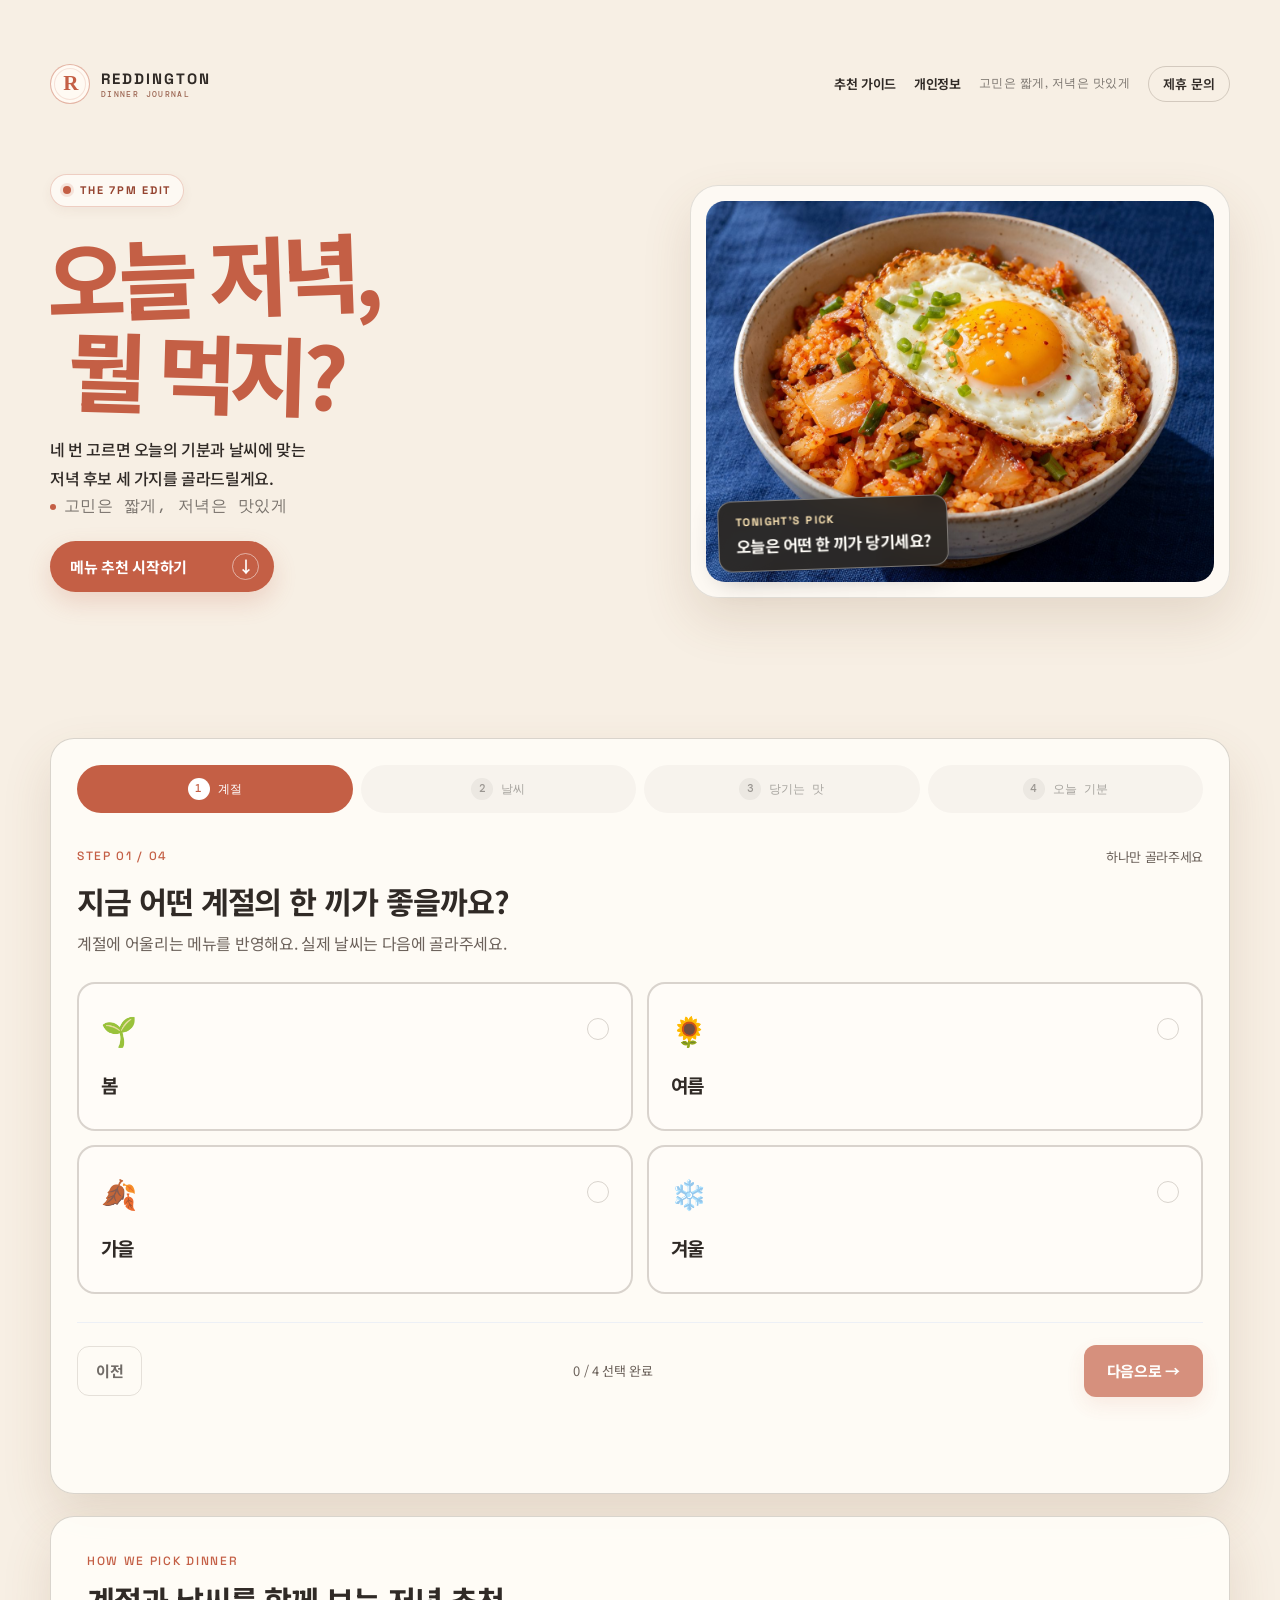
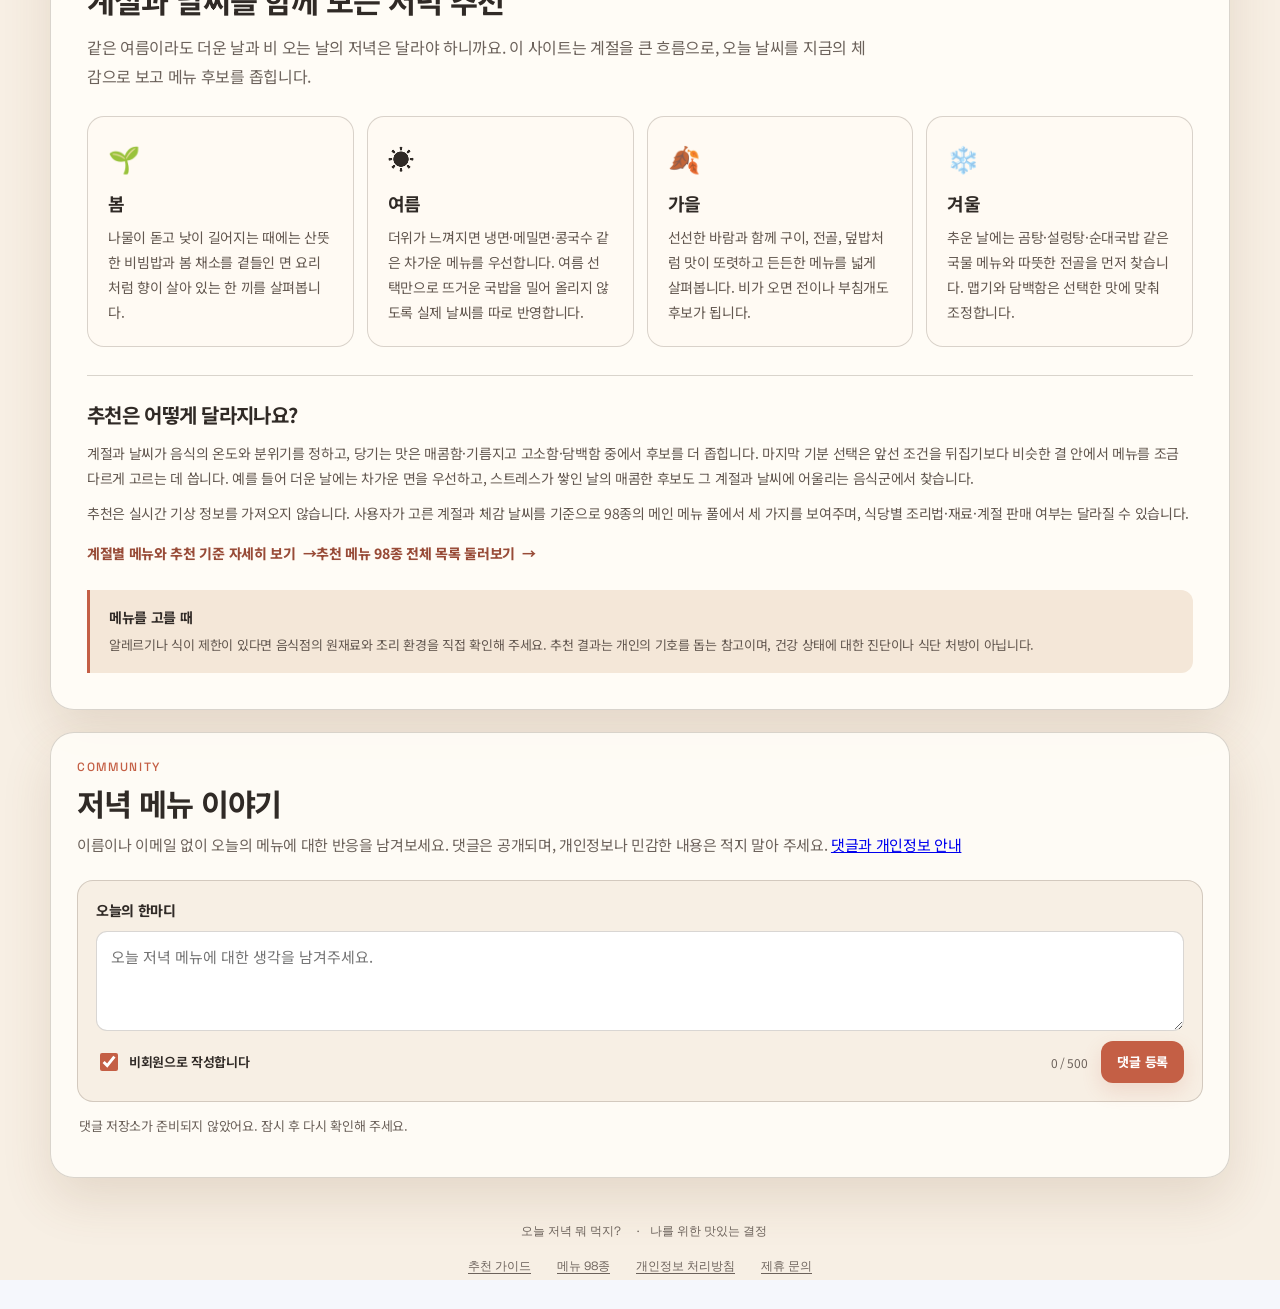
==== commit 31454602: "Replace Disqus with anonymous comments" ====
--- a/public/index.html
+++ b/public/index.html
@@ -18,6 +18,7 @@
   <link rel="stylesheet" href="content.css">
   <script src="recommendations.js" defer></script>
   <script src="app.js" defer></script>
+  <script src="comments.js" defer></script>
   <!-- Google tag (gtag.js) -->
   <script async src="https://www.googletagmanager.com/gtag/js?id=G-1N9RBMLHLY"></script>
   <script>
@@ -25,7 +26,7 @@
     function gtag(){dataLayer.push(arguments);}
     gtag('js', new Date());
     gtag('config', 'G-1N9RBMLHLY');
-  </script>
+  </script>
   <!-- Microsoft Clarity -->
   <script type="text/javascript">
     (function(c,l,a,r,i,t,y){
@@ -33,7 +34,7 @@
         t=l.createElement(r);t.async=1;t.src="https://www.clarity.ms/tag/"+i;
         y=l.getElementsByTagName(r)[0];y.parentNode.insertBefore(t,y);
     })(window, document, "clarity", "script", "yq8bc9qlfb");
-  </script>
+  </script>
 </head>
 <body>
   <header class="top"><div class="wrap">
@@ -74,9 +75,20 @@
     <section class="comments-panel" aria-labelledby="commentsTitle">
       <p class="eyebrow">COMMUNITY</p>
       <h2 id="commentsTitle">저녁 메뉴 이야기</h2>
-      <p class="comments-intro">추천 메뉴에 대한 의견이나 오늘의 저녁 이야기를 나눠보세요. 댓글은 공개될 수 있으며 개인정보나 민감한 내용은 적지 말아 주세요. 부적절한 댓글은 운영자가 숨기거나 삭제할 수 있습니다. <a href="privacy.html">댓글과 개인정보 안내</a></p>
-      <div id="disqus_thread"></div>
-      <noscript>댓글을 보려면 JavaScript를 켜주세요. 댓글 기능은 <a href="https://disqus.com/?ref_noscript">Disqus</a>에서 제공됩니다.</noscript>
+      <p class="comments-intro">이름이나 이메일 없이 오늘의 메뉴에 대한 반응을 남겨보세요. 댓글은 공개되며, 개인정보나 민감한 내용은 적지 말아 주세요. <a href="privacy.html">댓글과 개인정보 안내</a></p>
+      <form id="commentForm" class="comment-form">
+        <label class="comment-label" for="commentText">오늘의 한마디</label>
+        <textarea id="commentText" name="comment" maxlength="500" rows="3" placeholder="오늘 저녁 메뉴에 대한 생각을 남겨주세요." required></textarea>
+        <div class="comment-form-footer">
+          <label class="anonymous-check"><input id="anonymousComment" type="checkbox" required checked> 비회원으로 작성합니다</label>
+          <span id="commentLength" class="comment-length">0 / 500</span>
+          <button class="primary" type="submit">댓글 등록</button>
+        </div>
+        <label class="comment-trap" aria-hidden="true">웹사이트 <input name="website" tabindex="-1" autocomplete="off"></label>
+      </form>
+      <p id="commentStatus" class="comment-status" role="status" aria-live="polite">댓글을 불러오는 중이에요.</p>
+      <ol id="commentList" class="comment-list" aria-label="최근 댓글"></ol>
+      <noscript>댓글을 보려면 JavaScript를 켜주세요.</noscript>
     </section>
     <footer><span class="footer-brand">오늘 저녁 뭐 먹지?</span><span>·</span> 나를 위한 맛있는 결정<nav aria-label="하단 메뉴"><a href="guide.html">추천 가이드</a><a href="menu-library.html">메뉴 98종</a><a href="privacy.html">개인정보 처리방침</a><button type="button" class="footer-partner" onclick="document.getElementById('openPartner').click()">제휴 문의</button></nav></footer>
   </main>
@@ -95,18 +107,6 @@
       </form>
     </section>
   </div>
-  <script>
-    var disqus_config = function () {
-      this.page.url = 'https://dinnermenuweb.pages.dev/';
-      this.page.identifier = 'dinnermenuweb';
-    };
-    (function () {
-      var d = document, s = d.createElement('script');
-      s.src = 'https://raymondd.disqus.com/embed.js';
-      s.setAttribute('data-timestamp', +new Date());
-      (d.head || d.body).appendChild(s);
-    })();
-  </script>
   <div id="live" class="sr-only" role="status" aria-live="polite"></div>
   <noscript>메뉴를 추천받으려면 브라우저에서 JavaScript를 켜주세요.</noscript>
 </body>
--- a/public/styles.css
+++ b/public/styles.css
@@ -10,7 +10,23 @@
 .hero-partner-action{display:flex;justify-content:flex-end;margin-top:18px}.partner-trigger{min-height:34px;padding:6px 13px;border:1px solid #ffffff8c;border-radius:999px;background:#ffffff14;color:#fff;font-size:12px;font-weight:700}.partner-trigger:hover{background:#ffffff2b}.partner-dialog{width:min(680px,calc(100% - 32px));max-width:none;max-height:min(90dvh,820px);padding:0;border:0;border-radius:24px;background:#fff;color:#18213a;box-shadow:0 24px 90px #07152b55;overflow:auto}.partner-dialog::backdrop{background:#101a2dcc;backdrop-filter:blur(3px)}.partner-dialog .partner-panel{margin:0;padding:30px;border:0;border-radius:24px;box-shadow:none}.partner-dialog-heading{display:flex;justify-content:space-between;align-items:flex-start;gap:18px}.partner-dialog .partner-intro{margin-bottom:22px}.partner-dialog .partner-intro .eyebrow{color:var(--blue)}.dialog-close{flex:0 0 40px;width:40px;height:40px;border:1px solid var(--line);border-radius:50%;background:#fff;color:#526079;font-size:25px;line-height:1}.dialog-close:hover{background:#f1f4f9}@media(max-width:640px){.hero-partner-action{margin-top:15px}.partner-dialog{width:calc(100% - 24px);max-height:92dvh;border-radius:20px}.partner-dialog .partner-panel{padding:23px 18px}.partner-dialog .partner-fields{grid-template-columns:1fr;gap:15px}.partner-dialog .partner-message{grid-column:auto}.partner-dialog .partner-submit{align-items:flex-start;flex-direction:column;gap:10px}}
 body.partner-dialog-open{overflow:hidden}.partner-dialog{position:fixed;inset:0;z-index:1000;display:grid;place-items:center;width:100%;height:100%;max-width:none;max-height:none;padding:16px;border:0;border-radius:0;overflow:auto;background:#101a2dcc;backdrop-filter:blur(3px)}.partner-dialog[hidden]{display:none!important}.partner-dialog .partner-panel{width:min(680px,100%);max-height:calc(90dvh - 32px);overflow:auto;box-shadow:0 24px 90px #07152b55}
 .brand-actions{display:flex;align-items:center;gap:18px}.brand-tagline{color:#d7e2ff;font-size:13px}.hero-partner-action{display:none}@media(max-width:640px){.brand-actions{gap:0}.brand-tagline{display:none}.partner-trigger{min-height:34px;padding:6px 12px}}
-.comments-panel{margin-top:26px;padding:30px;background:#fff;border:1px solid var(--line);border-radius:24px;box-shadow:0 12px 40px #22346609}.comments-panel .eyebrow{margin-bottom:8px}.comments-panel h2{margin:0 0 8px}.comments-intro{margin:0 0 22px;color:var(--muted);font-size:14px;line-height:1.7}#disqus_thread{min-height:180px}.comments-panel noscript{font-size:14px;color:var(--muted)}@media(max-width:640px){.comments-panel{margin-top:20px;padding:23px 18px;border-radius:20px}}
+.comments-panel{margin-top:26px;padding:30px;background:#fff;border:1px solid var(--line);border-radius:24px;box-shadow:0 12px 40px #22346609}.comments-panel .eyebrow{margin-bottom:8px}.comments-panel h2{margin:0 0 8px}.comments-intro{margin:0 0 22px;color:var(--muted);font-size:14px;line-height:1.7}.comments-panel noscript{font-size:14px;color:var(--muted)}@media(max-width:640px){.comments-panel{margin-top:20px;padding:23px 18px;border-radius:20px}}
+.comment-form{display:grid;gap:10px;padding:18px;border:1px solid var(--line);border-radius:16px;background:var(--paper,#f7efe4)}
+.comment-label{font-size:14px;font-weight:750}
+.comment-form textarea{width:100%;min-height:100px;padding:13px 14px;resize:vertical;border:1px solid var(--line);border-radius:11px;background:#fff;color:var(--ink);font:inherit;font-size:15px;line-height:1.6}
+.comment-form-footer{display:flex;align-items:center;gap:14px}
+.anonymous-check{display:flex;align-items:center;gap:8px;font-size:13px;font-weight:650}
+.anonymous-check input{width:18px;height:18px;accent-color:var(--blue)}
+.comment-length{margin-left:auto;color:var(--muted);font-size:12px;font-variant-numeric:tabular-nums}
+.comment-form-footer button{min-height:42px;padding:9px 16px;font-size:13px}
+.comment-status{min-height:1.5em;margin:14px 2px;color:var(--muted);font-size:13px}
+.comment-list{display:grid;gap:10px;margin:0;padding:0;list-style:none}
+.comment-item{padding:16px 18px;border:1px solid var(--line);border-radius:14px;background:#fff}
+.comment-item-header{display:flex;align-items:center;justify-content:space-between;gap:12px;color:var(--ink);font-size:13px}
+.comment-item-header time{color:var(--muted);font-size:11px}
+.comment-item p{margin:9px 0 0;color:var(--ink);font-size:14px;line-height:1.7;white-space:pre-wrap;overflow-wrap:anywhere}
+.comment-trap{position:absolute;width:1px;height:1px;overflow:hidden;clip-path:inset(50%);white-space:nowrap}
+@media(max-width:640px){.comment-form{padding:14px}.comment-form-footer{flex-wrap:wrap;gap:10px}.comment-form-footer button{margin-left:auto}.comment-item{padding:14px}}
 
 /* Warm editorial styling inspired by the supplied Dinner, Please reference. */
 :root{color-scheme:light;--paper:#f7efe4;--paper-deep:#ead8bf;--ink:#2b2723;--blue:#c45f45;--muted:#756a61;--line:rgba(67,51,39,.18);--shadow:0 22px 50px rgba(118,76,45,.14);font-family:"Space Grotesk","Apple SD Gothic Neo","Noto Sans KR",sans-serif}
@@ -77,3 +93,12 @@
 @media (prefers-reduced-motion: reduce) {
   html { scroll-snap-type: none; }
 }
+
+/* Keep the opening composition compact on tall displays without crowding content. */
+.top{min-height:min(82svh,780px)}
+.top>.wrap{width:min(1180px,calc(100% - 48px))}
+.hero{padding:26px 0 48px}
+.panel{padding:26px}
+@media(min-width:641px){#quiz{min-height:min(84svh,780px)}}
+@media(max-width:880px){.top{min-height:auto;align-items:stretch}.top>.wrap{width:calc(100% - 32px)}.hero{padding:26px 0 34px;gap:26px}}
+@media(max-width:640px){.hero{padding:26px 0 30px;gap:20px}.panel{padding:19px 15px}}
--- a/public/content.css
+++ b/public/content.css
@@ -29,4 +29,9 @@
 .top .brand-lockup{display:flex;flex-direction:column;gap:4px}
 .top .brand-name{color:var(--ink);font-family:"Space Grotesk","Noto Sans KR",sans-serif;font-size:15px;font-weight:700;letter-spacing:.13em;line-height:1}
 .top .brand-descriptor{color:#9c6653;font-family:"DM Mono","Space Grotesk",monospace;font-size:8px;font-weight:500;letter-spacing:.17em;line-height:1}
-@media(max-width:640px){.top .brand{gap:9px}.top .brand-mark{width:37px;height:37px;font-size:19px}.top .brand-name{font-size:13px;letter-spacing:.11em}.top .brand-descriptor{font-size:7px;letter-spacing:.14em}}
+@media(max-width:640px){.top .brand{gap:9px}.top .brand-mark{width:37px;height:37px;font-size:19px}.top .brand-name{font-size:13px;letter-spacing:.11em}.top .brand-descriptor{font-size:7px;letter-spacing:.14em}}
+
+/* Trim section and card padding while preserving clear grouping. */
+.editorial-panel{margin-top:22px;padding:clamp(22px,3vw,36px)}
+.comments-panel{margin-top:22px;padding:26px}
+@media(max-width:640px){.editorial-panel{margin-top:18px;padding:20px 16px}.comments-panel{margin-top:18px;padding:20px 16px}}
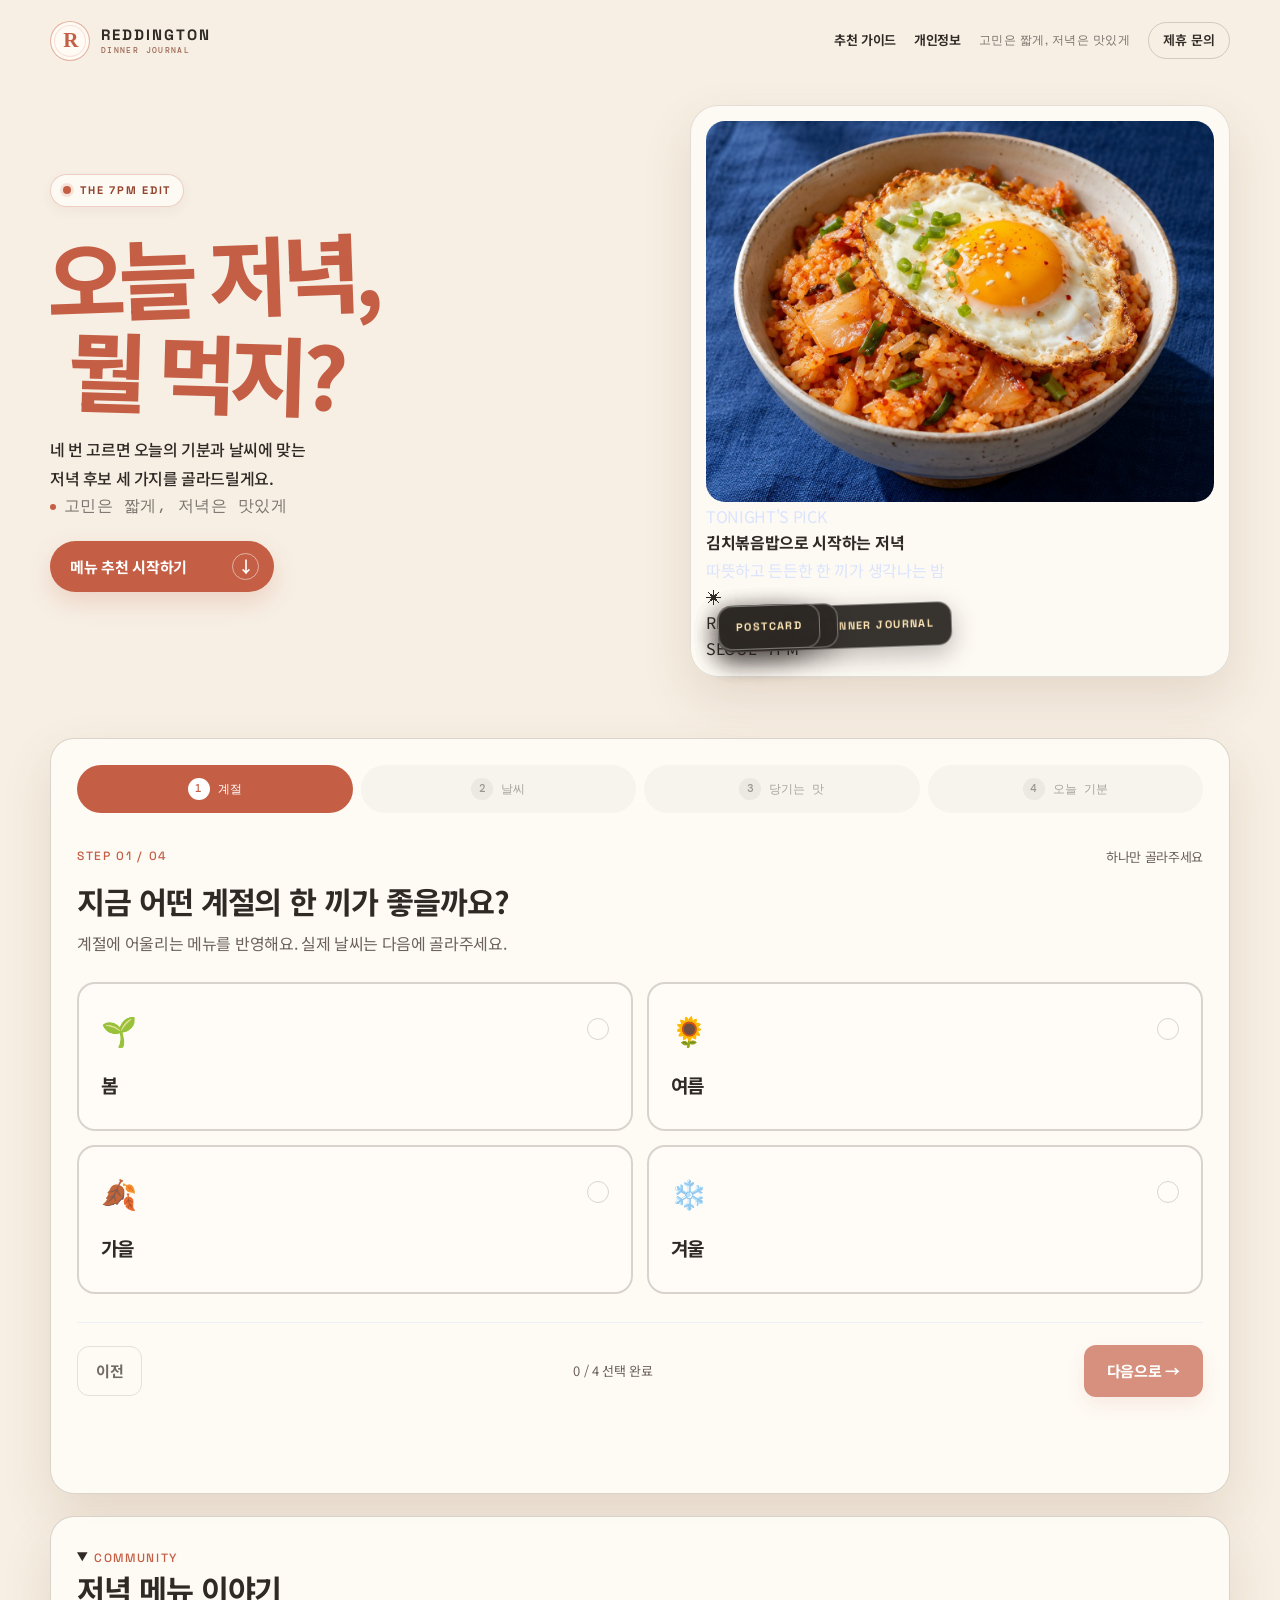
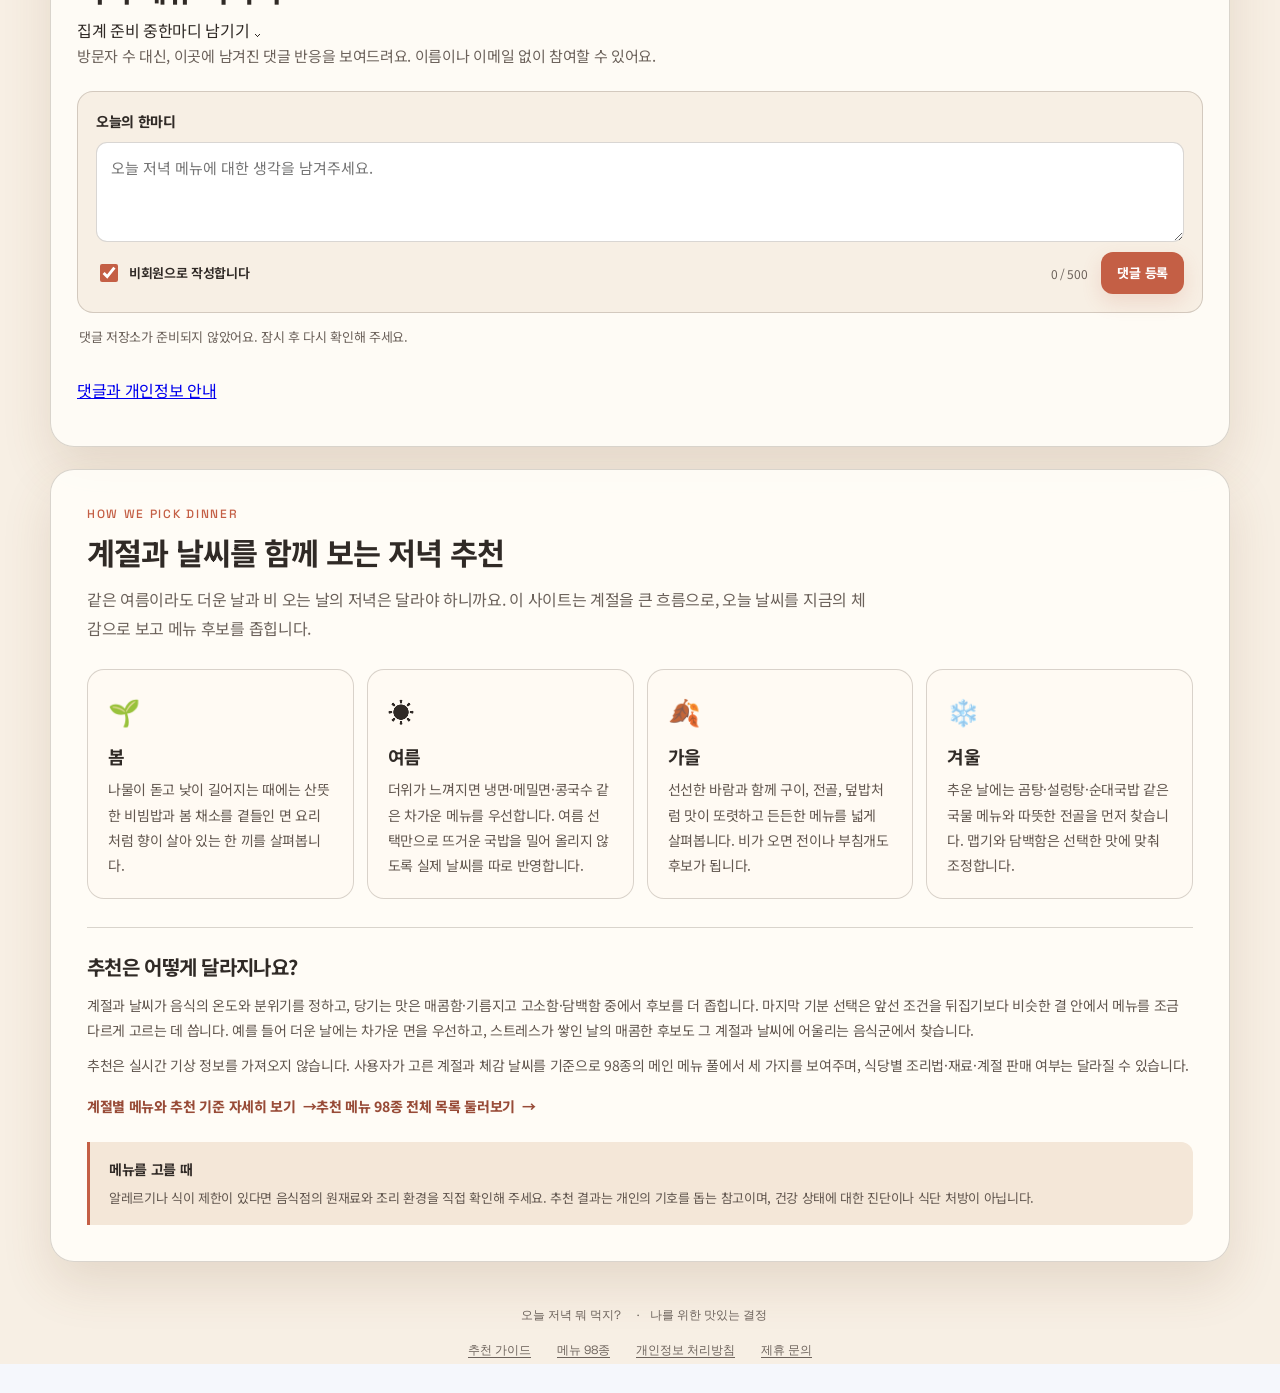
==== commit b6c31cca: "Refine postcard and community layout" ====
--- a/public/index.html
+++ b/public/index.html
@@ -26,7 +26,7 @@
     function gtag(){dataLayer.push(arguments);}
     gtag('js', new Date());
     gtag('config', 'G-1N9RBMLHLY');
-  </script>
+  </script>
   <!-- Microsoft Clarity -->
   <script type="text/javascript">
     (function(c,l,a,r,i,t,y){
@@ -34,14 +34,17 @@
         t=l.createElement(r);t.async=1;t.src="https://www.clarity.ms/tag/"+i;
         y=l.getElementsByTagName(r)[0];y.parentNode.insertBefore(t,y);
     })(window, document, "clarity", "script", "yq8bc9qlfb");
-  </script>
+  </script>
 </head>
 <body>
   <header class="top"><div class="wrap">
     <nav class="brand-row" aria-label="사이트 메뉴"><a class="brand" href="./" aria-label="Reddington, 오늘 저녁 뭐 먹지? 홈"><span class="brand-mark" aria-hidden="true">R</span><span class="brand-lockup"><span class="brand-name">REDDINGTON</span><span class="brand-descriptor">DINNER JOURNAL</span></span></a><div class="brand-actions"><a class="header-link" href="guide.html">추천 가이드</a><a class="header-link" href="privacy.html">개인정보</a><span class="brand-tagline">고민은 짧게, 저녁은 맛있게</span><button id="openPartner" class="partner-trigger" type="button">제휴 문의</button></div></nav>
-    <div class="hero"><div class="hero-copy"><p class="eyebrow">THE 7PM EDIT</p><h1><span>오늘 저녁,</span><br><em>뭘 먹지?</em></h1><p class="hero-lede">네 번 고르면 오늘의 기분과 날씨에 맞는<br>저녁 후보 세 가지를 골라드릴게요.</p><p class="hero-microcopy"><span class="micro-dot" aria-hidden="true"></span>고민은 짧게, 저녁은 맛있게</p><a class="hero-cta" href="#quiz"><span>메뉴 추천 시작하기</span><span aria-hidden="true">↓</span></a></div><div class="hero-art"><img src="dinner.jpg" alt="달걀을 얹은 김치볶음밥"><span>TONIGHT'S PICK<br><strong>오늘은 어떤 한 끼가 당기세요?</strong></span></div></div>
+    <div class="hero-layout">
+      <div class="hero"><div class="hero-copy"><p class="eyebrow">THE 7PM EDIT</p><h1><span>오늘 저녁,</span><br><em>뭘 먹지?</em></h1><p class="hero-lede">네 번 고르면 오늘의 기분과 날씨에 맞는<br>저녁 후보 세 가지를 골라드릴게요.</p><p class="hero-microcopy"><span class="micro-dot" aria-hidden="true"></span>고민은 짧게, 저녁은 맛있게</p><a class="hero-cta" href="#quiz"><span>메뉴 추천 시작하기</span><span aria-hidden="true">↓</span></a></div><div class="hero-art postcard"><div class="postcard-topline"><span class="postcard-brand">REDDINGTON <i>·</i> DINNER JOURNAL</span><span class="postcard-date">SEOUL <i>·</i> 7 PM</span></div><div class="postcard-photo"><img src="dinner.jpg" alt="달걀 프라이를 올린 김치볶음밥"></div><div class="postcard-caption"><div class="postcard-copy"><p class="postcard-eyebrow">TONIGHT'S PICK <span>NO. 01</span></p><strong>김치볶음밥으로 시작하는 저녁</strong><p class="postcard-note">따뜻하고 든든한 한 끼가 생각나는 밤</p></div><div class="postcard-seal" aria-hidden="true"><span>DINNER</span><b>✳</b><span>POSTCARD</span></div></div><div class="postcard-postmark" aria-hidden="true">REDDINGTON<br>SEOUL · 7PM</div></div></div>
+    </div>
   </div></header>
   <main class="wrap">
+    <section class="recommendation-community" aria-label="메뉴 추천과 방문자 이야기">
     <section id="quiz" class="panel" aria-labelledby="questionTitle">
       <ol id="steps" class="steps" aria-label="네 가지 선택 단계"></ol>
       <div class="question-top"><span id="stepCount" class="eyebrow"></span><span class="hint">하나만 골라주세요</span></div>
@@ -61,6 +64,27 @@
       <p class="footnote">98종 메인 메뉴를 각각 음식 사진이 담긴 포토카드로 보여드려요.</p>
       <button id="restart" class="quiet restart" type="button">처음부터 다시 고르기</button>
     </section>
+    <details class="comments-panel" aria-labelledby="commentsTitle" open>
+      <summary class="comments-summary"><span class="eyebrow">COMMUNITY</span><span class="comments-heading"><h2 id="commentsTitle">저녁 메뉴 이야기</h2><span id="commentCount" class="comment-count" aria-live="polite">집계 중</span></span><span class="comments-toggle-hint">한마디 남기기 <span aria-hidden="true">⌄</span></span></summary>
+      <div class="comments-content">
+      <p class="comments-intro">방문자 수 대신, 이곳에 남겨진 댓글 반응을 보여드려요. 이름이나 이메일 없이 참여할 수 있어요.</p>
+      <form id="commentForm" class="comment-form">
+        <label class="comment-label" for="commentText">오늘의 한마디</label>
+        <textarea id="commentText" name="comment" maxlength="500" rows="2" placeholder="오늘 저녁 메뉴에 대한 생각을 남겨주세요." required></textarea>
+        <div class="comment-form-footer">
+          <label class="anonymous-check"><input id="anonymousComment" type="checkbox" required checked> 비회원으로 작성합니다</label>
+          <span id="commentLength" class="comment-length">0 / 500</span>
+          <button class="primary" type="submit">댓글 등록</button>
+        </div>
+        <label class="comment-trap" aria-hidden="true">웹사이트 <input name="website" tabindex="-1" autocomplete="off"></label>
+      </form>
+      <p id="commentStatus" class="comment-status" role="status" aria-live="polite">댓글을 불러오는 중이에요.</p>
+      <ol id="commentList" class="comment-list" aria-label="최근 댓글"></ol>
+      <p class="comments-policy"><a href="privacy.html">댓글과 개인정보 안내</a></p>
+      <noscript>댓글을 보려면 JavaScript를 켜주세요.</noscript>
+      </div>
+    </details>
+    </section>
     <section class="editorial-panel" aria-labelledby="guideTitle">
       <div class="editorial-heading"><p class="eyebrow">HOW WE PICK DINNER</p><h2 id="guideTitle">계절과 날씨를 함께 보는 저녁 추천</h2><p>같은 여름이라도 더운 날과 비 오는 날의 저녁은 달라야 하니까요. 이 사이트는 계절을 큰 흐름으로, 오늘 날씨를 지금의 체감으로 보고 메뉴 후보를 좁힙니다.</p></div>
       <div class="season-grid">
@@ -71,24 +95,6 @@
       </div>
       <div class="editorial-detail"><h3>추천은 어떻게 달라지나요?</h3><p>계절과 날씨가 음식의 온도와 분위기를 정하고, 당기는 맛은 매콤함·기름지고 고소함·담백함 중에서 후보를 더 좁힙니다. 마지막 기분 선택은 앞선 조건을 뒤집기보다 비슷한 결 안에서 메뉴를 조금 다르게 고르는 데 씁니다. 예를 들어 더운 날에는 차가운 면을 우선하고, 스트레스가 쌓인 날의 매콤한 후보도 그 계절과 날씨에 어울리는 음식군에서 찾습니다.</p><p>추천은 실시간 기상 정보를 가져오지 않습니다. 사용자가 고른 계절과 체감 날씨를 기준으로 98종의 메인 메뉴 풀에서 세 가지를 보여주며, 식당별 조리법·재료·계절 판매 여부는 달라질 수 있습니다.</p><a class="text-link" href="guide.html">계절별 메뉴와 추천 기준 자세히 보기 <span aria-hidden="true">→</span></a><a class="text-link" href="menu-library.html">추천 메뉴 98종 전체 목록 둘러보기 <span aria-hidden="true">→</span></a></div>
       <aside class="editorial-note"><strong>메뉴를 고를 때</strong><p>알레르기나 식이 제한이 있다면 음식점의 원재료와 조리 환경을 직접 확인해 주세요. 추천 결과는 개인의 기호를 돕는 참고이며, 건강 상태에 대한 진단이나 식단 처방이 아닙니다.</p></aside>
-    </section>
-    <section class="comments-panel" aria-labelledby="commentsTitle">
-      <p class="eyebrow">COMMUNITY</p>
-      <h2 id="commentsTitle">저녁 메뉴 이야기</h2>
-      <p class="comments-intro">이름이나 이메일 없이 오늘의 메뉴에 대한 반응을 남겨보세요. 댓글은 공개되며, 개인정보나 민감한 내용은 적지 말아 주세요. <a href="privacy.html">댓글과 개인정보 안내</a></p>
-      <form id="commentForm" class="comment-form">
-        <label class="comment-label" for="commentText">오늘의 한마디</label>
-        <textarea id="commentText" name="comment" maxlength="500" rows="3" placeholder="오늘 저녁 메뉴에 대한 생각을 남겨주세요." required></textarea>
-        <div class="comment-form-footer">
-          <label class="anonymous-check"><input id="anonymousComment" type="checkbox" required checked> 비회원으로 작성합니다</label>
-          <span id="commentLength" class="comment-length">0 / 500</span>
-          <button class="primary" type="submit">댓글 등록</button>
-        </div>
-        <label class="comment-trap" aria-hidden="true">웹사이트 <input name="website" tabindex="-1" autocomplete="off"></label>
-      </form>
-      <p id="commentStatus" class="comment-status" role="status" aria-live="polite">댓글을 불러오는 중이에요.</p>
-      <ol id="commentList" class="comment-list" aria-label="최근 댓글"></ol>
-      <noscript>댓글을 보려면 JavaScript를 켜주세요.</noscript>
     </section>
     <footer><span class="footer-brand">오늘 저녁 뭐 먹지?</span><span>·</span> 나를 위한 맛있는 결정<nav aria-label="하단 메뉴"><a href="guide.html">추천 가이드</a><a href="menu-library.html">메뉴 98종</a><a href="privacy.html">개인정보 처리방침</a><button type="button" class="footer-partner" onclick="document.getElementById('openPartner').click()">제휴 문의</button></nav></footer>
   </main>
@@ -111,3 +117,4 @@
   <noscript>메뉴를 추천받으려면 브라우저에서 JavaScript를 켜주세요.</noscript>
 </body>
 </html>
+
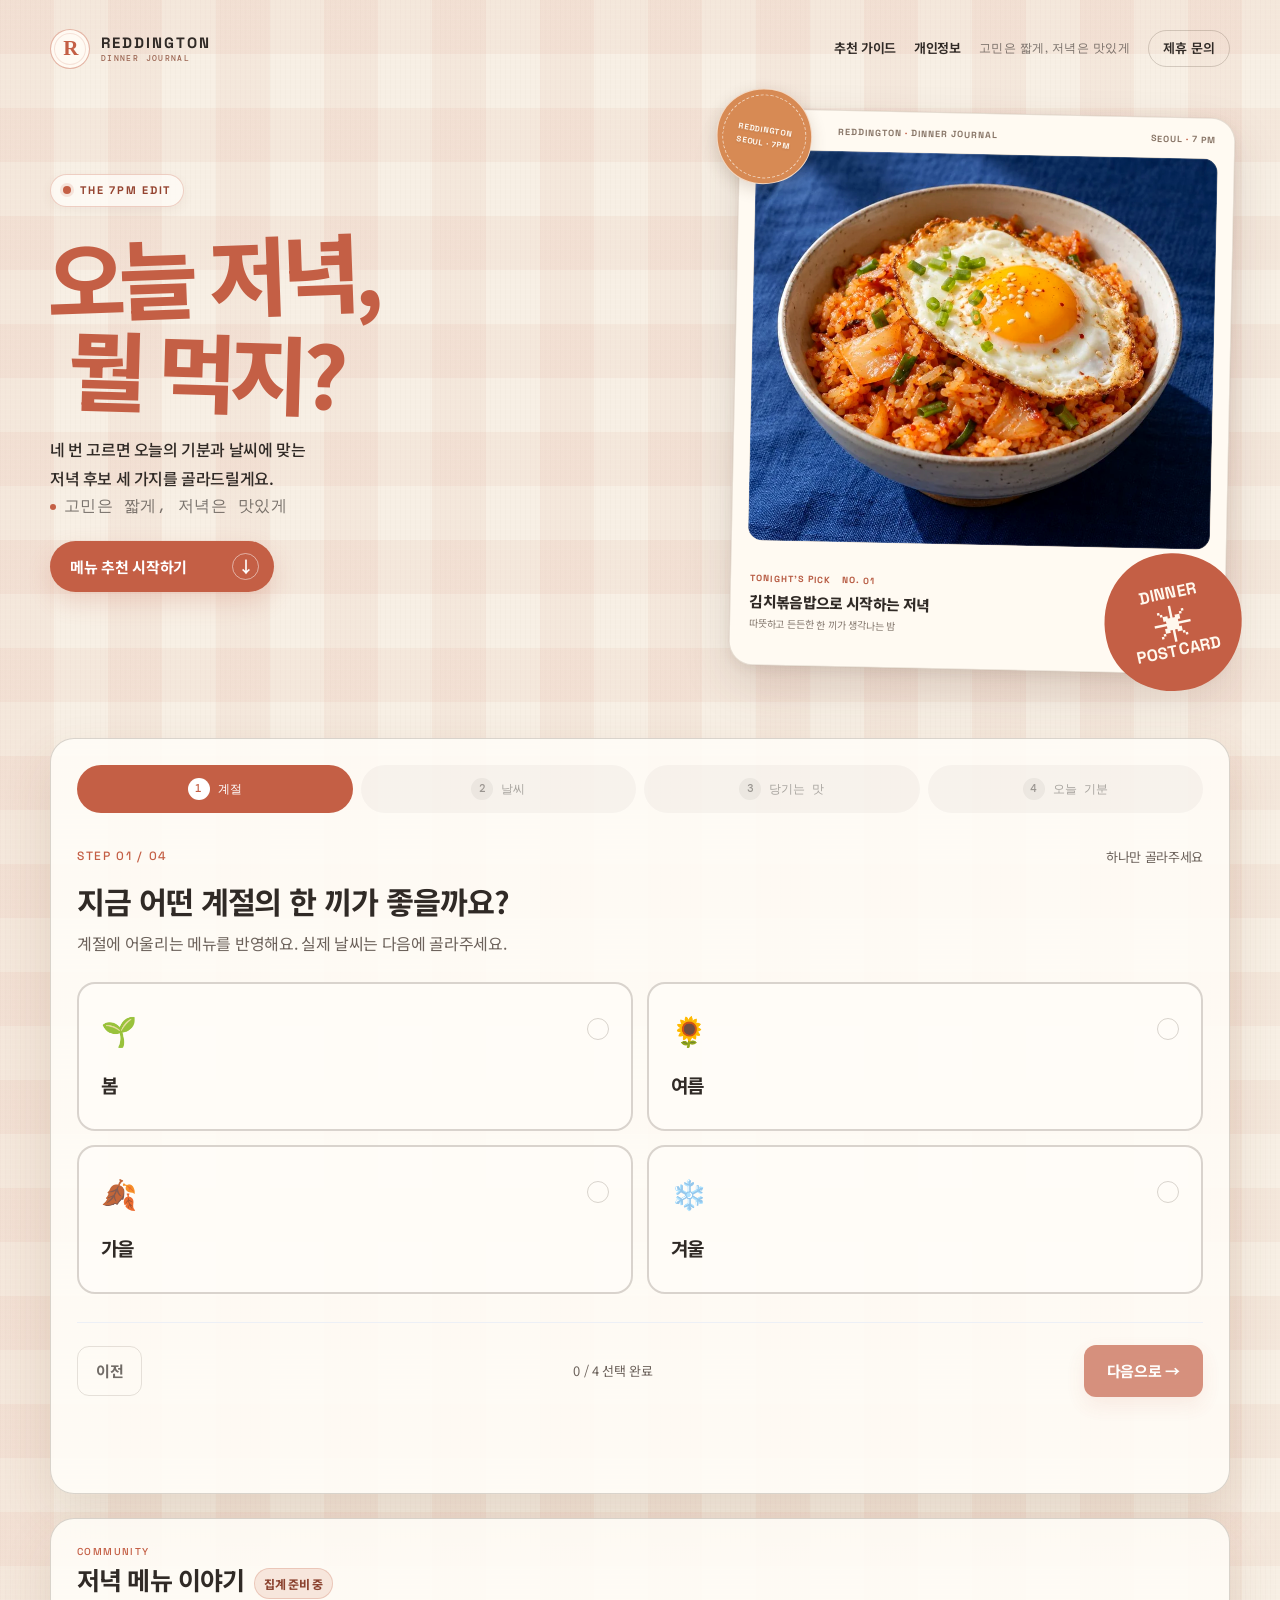
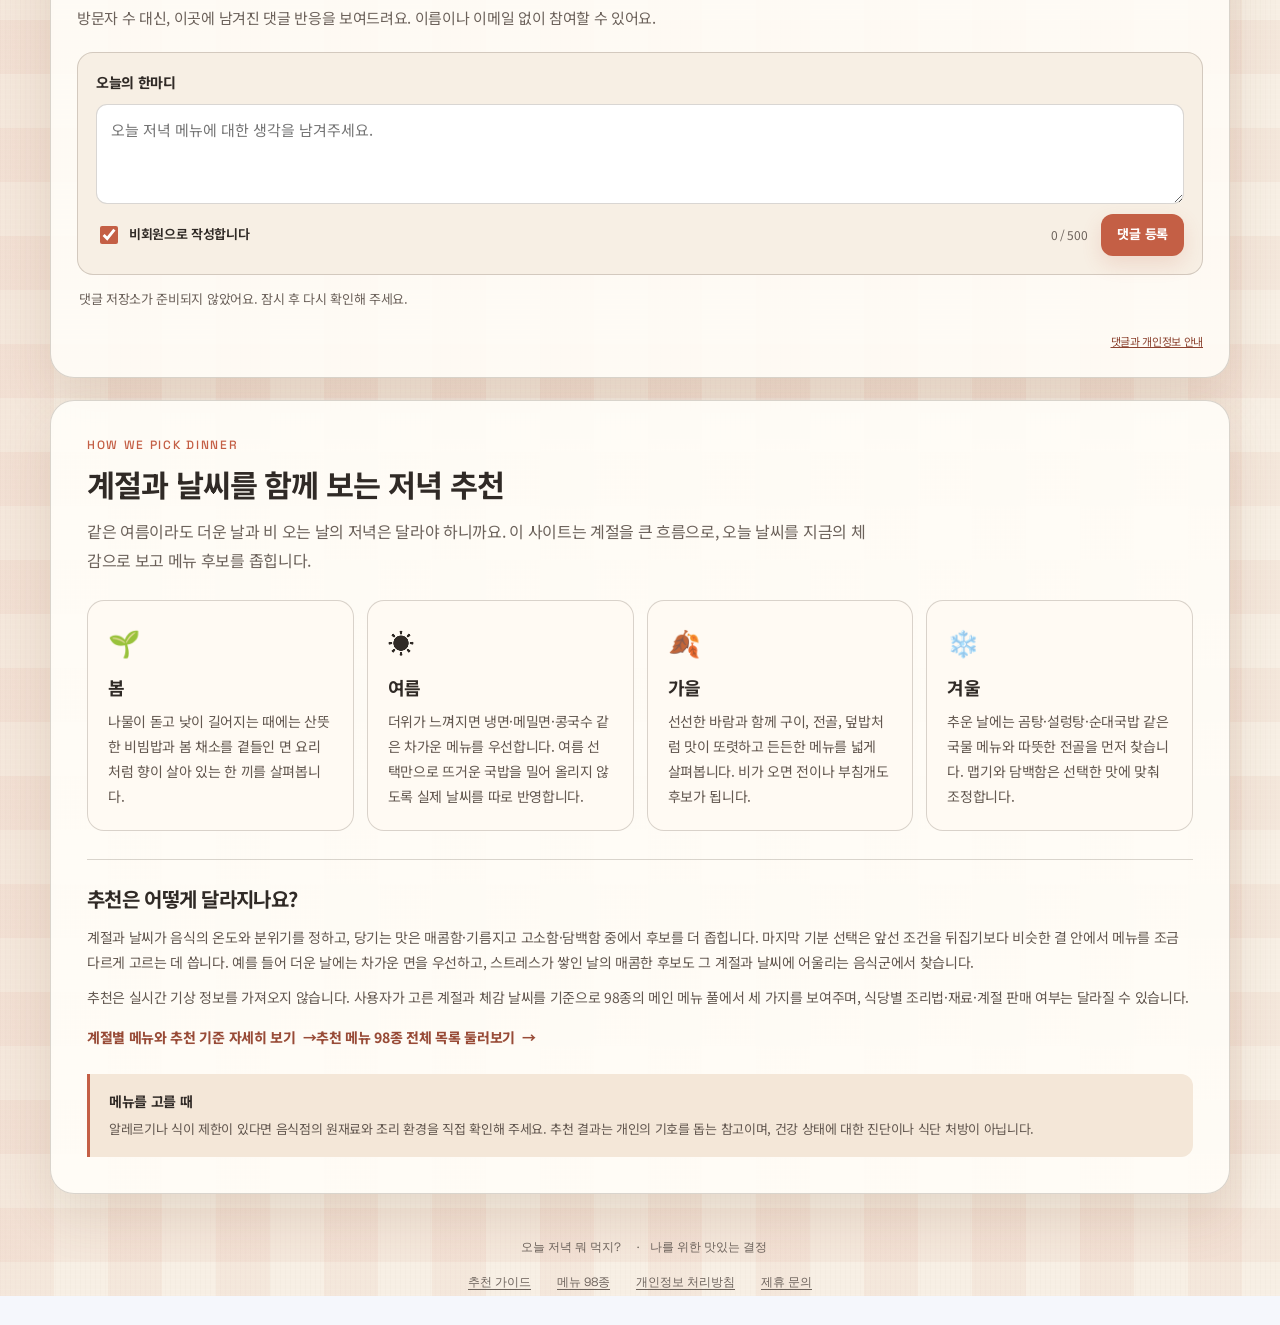
==== commit 73b98ba8: "Improve search visibility and GEO guide" ====
--- a/public/index.html
+++ b/public/index.html
@@ -3,17 +3,61 @@
 <head>
   <meta charset="utf-8">
   <meta name="viewport" content="width=device-width, initial-scale=1">
+  <meta name="robots" content="index,follow,max-image-preview:large">
   <meta name="theme-color" content="#f7efe4">
-  <meta name="description" content="계절부터 오늘 기분까지, 네 가지 선택으로 나에게 맞는 저녁 메뉴 세 개를 찾아보세요.">
-  <meta property="og:title" content="오늘 저녁 뭐 먹지?">
-  <meta property="og:description" content="네 번 고르면, 오늘의 저녁 후보는 딱 세 개.">
+  <meta name="description" content="저녁 메뉴 추천이 고민될 때 계절, 체감 날씨, 당기는 맛, 오늘 기분을 골라보세요. 메뉴별 특징을 비교해 지금 어울리는 저녁 메뉴 세 가지와 대표 재료를 추천합니다.">
   <meta name="google-adsense-account" content="ca-pub-8132579892942373">
   <link rel="canonical" href="https://dinnermenuweb.pages.dev/">
-  <title>오늘 저녁 뭐 먹지? | 나에게 맞는 저녁 찾기</title>
+  <meta property="og:type" content="website">
+  <meta property="og:site_name" content="오늘 저녁 뭐 먹지?">
+  <meta property="og:locale" content="ko_KR">
+  <meta property="og:title" content="오늘 저녁 뭐 먹지? | 계절·날씨별 저녁 메뉴 추천">
+  <meta property="og:description" content="저녁 메뉴 추천이 고민될 때 계절, 체감 날씨, 당기는 맛, 오늘 기분을 골라보세요. 메뉴별 특징을 비교해 지금 어울리는 저녁 메뉴 세 가지와 대표 재료를 추천합니다.">
+  <meta property="og:url" content="https://dinnermenuweb.pages.dev/">
+  <meta property="og:image" content="https://dinnermenuweb.pages.dev/dinner.jpg">
+  <meta property="og:image:alt" content="달걀 프라이를 올린 김치볶음밥 저녁 한 끼">
+  <meta property="og:image:type" content="image/jpeg">
+  <meta property="og:image:width" content="1254">
+  <meta property="og:image:height" content="1254">
+  <meta name="twitter:card" content="summary_large_image">
+  <meta name="twitter:title" content="오늘 저녁 뭐 먹지? | 계절·날씨별 저녁 메뉴 추천">
+  <meta name="twitter:description" content="저녁 메뉴 추천이 고민될 때 계절, 체감 날씨, 당기는 맛, 오늘 기분을 골라보세요. 메뉴별 특징을 비교해 지금 어울리는 저녁 메뉴 세 가지와 대표 재료를 추천합니다.">
+  <meta name="twitter:image" content="https://dinnermenuweb.pages.dev/dinner.jpg">
+  <meta name="twitter:image:alt" content="달걀 프라이를 올린 김치볶음밥 저녁 한 끼">
+  <script type="application/ld+json">
+  {
+    "@context": "https://schema.org",
+    "@graph": [
+      {
+        "@type": "WebSite",
+        "@id": "https://dinnermenuweb.pages.dev/#website",
+        "url": "https://dinnermenuweb.pages.dev/",
+        "name": "오늘 저녁 뭐 먹지?",
+        "alternateName": "Reddington Dinner Journal",
+        "description": "계절·날씨·당기는 맛·기분을 바탕으로 오늘의 저녁 메뉴 세 가지를 추천합니다.",
+        "inLanguage": "ko-KR"
+      },
+      {
+        "@type": "WebApplication",
+        "@id": "https://dinnermenuweb.pages.dev/#dinner-recommender",
+        "name": "오늘 저녁 뭐 먹지? 메뉴 추천",
+        "url": "https://dinnermenuweb.pages.dev/",
+        "applicationCategory": "FoodAndDrinkApplication",
+        "operatingSystem": "Any",
+        "isAccessibleForFree": true,
+        "inLanguage": "ko-KR",
+        "description": "계절, 체감 날씨, 당기는 맛, 오늘 기분과 메뉴별 특징을 연결해 저녁 메뉴 세 가지를 추천하는 웹 앱.",
+        "image": "https://dinnermenuweb.pages.dev/dinner.jpg"
+      }
+    ]
+  }
+  </script>
+  <title>오늘 저녁 뭐 먹지? | 계절·날씨별 저녁 메뉴 추천</title>
   <link rel="icon" href="favicon.png?v=7" type="image/png">
   <link rel="preconnect" href="https://fonts.googleapis.com">
   <link rel="preconnect" href="https://fonts.gstatic.com" crossorigin>
-  <link href="https://fonts.googleapis.com/css2?family=DM+Mono:wght@400;500&family=Noto+Sans+KR:wght@400;500;600;700;800&family=Space+Grotesk:wght@400;500;600;700&display=swap" rel="stylesheet">
+  <link href="https://fonts.googleapis.com/css2?family=DM+Mono:wght@400;500&family=Noto+Sans+KR:wght@400;500;600;700;800&family=Space+Grotesk:wght@400;500;600;700&display=swap" rel="stylesheet" media="print" onload="this.media='all'">
+  <noscript><link href="https://fonts.googleapis.com/css2?family=DM+Mono:wght@400;500&family=Noto+Sans+KR:wght@400;500;600;700;800&family=Space+Grotesk:wght@400;500;600;700&display=swap" rel="stylesheet"></noscript>
   <link rel="stylesheet" href="styles.css">
   <link rel="stylesheet" href="content.css">
   <script src="recommendations.js" defer></script>
@@ -40,7 +84,7 @@
   <header class="top"><div class="wrap">
     <nav class="brand-row" aria-label="사이트 메뉴"><a class="brand" href="./" aria-label="Reddington, 오늘 저녁 뭐 먹지? 홈"><span class="brand-mark" aria-hidden="true">R</span><span class="brand-lockup"><span class="brand-name">REDDINGTON</span><span class="brand-descriptor">DINNER JOURNAL</span></span></a><div class="brand-actions"><a class="header-link" href="guide.html">추천 가이드</a><a class="header-link" href="privacy.html">개인정보</a><span class="brand-tagline">고민은 짧게, 저녁은 맛있게</span><button id="openPartner" class="partner-trigger" type="button">제휴 문의</button></div></nav>
     <div class="hero-layout">
-      <div class="hero"><div class="hero-copy"><p class="eyebrow">THE 7PM EDIT</p><h1><span>오늘 저녁,</span><br><em>뭘 먹지?</em></h1><p class="hero-lede">네 번 고르면 오늘의 기분과 날씨에 맞는<br>저녁 후보 세 가지를 골라드릴게요.</p><p class="hero-microcopy"><span class="micro-dot" aria-hidden="true"></span>고민은 짧게, 저녁은 맛있게</p><a class="hero-cta" href="#quiz"><span>메뉴 추천 시작하기</span><span aria-hidden="true">↓</span></a></div><div class="hero-art postcard"><div class="postcard-topline"><span class="postcard-brand">REDDINGTON <i>·</i> DINNER JOURNAL</span><span class="postcard-date">SEOUL <i>·</i> 7 PM</span></div><div class="postcard-photo"><img src="dinner.jpg" alt="달걀 프라이를 올린 김치볶음밥"></div><div class="postcard-caption"><div class="postcard-copy"><p class="postcard-eyebrow">TONIGHT'S PICK <span>NO. 01</span></p><strong>김치볶음밥으로 시작하는 저녁</strong><p class="postcard-note">따뜻하고 든든한 한 끼가 생각나는 밤</p></div><div class="postcard-seal" aria-hidden="true"><span>DINNER</span><b>✳</b><span>POSTCARD</span></div></div><div class="postcard-postmark" aria-hidden="true">REDDINGTON<br>SEOUL · 7PM</div></div></div>
+      <div class="hero"><div class="hero-copy"><p class="eyebrow">THE 7PM EDIT</p><h1><span>오늘 저녁,</span><br><em>뭘 먹지?</em></h1><p class="hero-lede">네 번 고르면 오늘의 기분과 날씨에 맞는<br>저녁 후보 세 가지를 골라드릴게요.</p><p class="hero-microcopy"><span class="micro-dot" aria-hidden="true"></span>고민은 짧게, 저녁은 맛있게</p><a class="hero-cta" href="#quiz"><span>메뉴 추천 시작하기</span><span aria-hidden="true">↓</span></a></div><div class="hero-art postcard"><div class="postcard-topline"><span class="postcard-brand">REDDINGTON <i>·</i> DINNER JOURNAL</span><span class="postcard-date">SEOUL <i>·</i> 7 PM</span></div><div class="postcard-photo"><picture><source type="image/webp" srcset="dinner-480.webp 480w, dinner-800.webp 800w, dinner.webp 1254w" sizes="(max-width: 640px) calc(100vw - 56px), (max-width: 960px) 42vw, 560px"><img src="dinner.jpg" alt="달걀 프라이를 올린 김치볶음밥" width="1254" height="1254" loading="eager" fetchpriority="high" decoding="async"></picture></div><div class="postcard-caption"><div class="postcard-copy"><p class="postcard-eyebrow">TONIGHT'S PICK <span>NO. 01</span></p><strong>김치볶음밥으로 시작하는 저녁</strong><p class="postcard-note">따뜻하고 든든한 한 끼가 생각나는 밤</p></div><div class="postcard-seal" aria-hidden="true"><span>DINNER</span><b>✳</b><span>POSTCARD</span></div></div><div class="postcard-postmark" aria-hidden="true">REDDINGTON<br>SEOUL · 7PM</div></div></div>
     </div>
   </div></header>
   <main class="wrap">
--- a/public/styles.css
+++ b/public/styles.css
@@ -58,11 +58,9 @@
 .hero h1>span,.hero h1>em{display:inline-block;transform-origin:12% 70%}
 .hero h1>span{transform:rotate(-2deg) translateX(-.035em)}
 .hero h1>em{transform:rotate(1.6deg) translateX(.2em)}
-.hero-art span{right:auto;bottom:28px;left:27px;max-width:calc(100% - 54px);padding:13px 17px;border:1px solid rgba(255,253,248,.38);border-radius:14px;background:rgba(43,39,35,.94);color:#ffe7b6;font-family:"Space Grotesk","DM Mono",sans-serif;font-size:.68rem;font-weight:700;letter-spacing:.13em;line-height:1.45;text-align:left;transform:rotate(-2deg);box-shadow:0 8px 24px rgba(31,24,20,.28);backdrop-filter:blur(8px)}
-.hero-art span strong{display:inline-block;margin-top:3px;color:#fffdf8;font-family:"Noto Sans KR","Apple SD Gothic Neo","Malgun Gothic",sans-serif;font-size:1rem;font-weight:700;letter-spacing:-.035em;line-height:1.5}
 .hero-lede,.description,.choice strong,.choice small,.recommendation-note,.meal-overlay,.comments-intro{font-family:"Noto Sans KR","Apple SD Gothic Neo","Malgun Gothic",sans-serif}
 .brand-tagline,.meal-number,footer{font-family:"Space Grotesk","DM Mono",sans-serif}
-@media(max-width:640px){.hero-copy>.eyebrow{margin-bottom:22px;font-size:10px}.hero h1>span{transform:rotate(-1.7deg) translateX(-.025em)}.hero h1>em{transform:rotate(1.3deg) translateX(.14em)}.hero-art span{bottom:22px;left:18px;max-width:calc(100% - 36px);padding:11px 13px;font-size:.62rem}.hero-art span strong{font-size:.88rem;line-height:1.45}}
+@media(max-width:640px){.hero-copy>.eyebrow{margin-bottom:22px;font-size:10px}.hero h1>span{transform:rotate(-1.7deg) translateX(-.025em)}.hero h1>em{transform:rotate(1.3deg) translateX(.14em)}}
 
 .meal-actions{display:flex;align-items:stretch;gap:8px}
 .meal-overlay .meal-actions .meal-select{width:auto;min-width:0;min-height:42px;flex:1;padding:9px 12px;font-size:14px}
@@ -92,7 +90,72 @@
 }
 @media (prefers-reduced-motion: reduce) {
   html { scroll-snap-type: none; }
-}
+}
+
+/* Pair the introduction with a compact community panel in a 3:1 desktop layout. */
+.hero-layout{display:grid;grid-template-columns:minmax(0,3fr) minmax(255px,1fr);align-items:center;gap:clamp(22px,3vw,38px)}
+.hero-layout .hero{min-width:0;grid-template-columns:minmax(0,1fr) minmax(190px,240px);gap:clamp(22px,3vw,40px)}
+.comments-aside{min-width:0;max-height:min(76svh,690px);margin:0;padding:22px;overflow:auto;scrollbar-width:thin}
+.comments-aside .comments-summary{display:block;cursor:pointer;list-style:none}
+.comments-aside .comments-summary::-webkit-details-marker{display:none}
+.comments-aside .comments-summary>.eyebrow{display:block;margin:0 0 6px;font-size:10px}
+.comments-aside .comments-toggle-hint{display:none}
+.comments-aside:not([open]){max-height:none}
+.comments-aside:not([open]) .comments-summary>.eyebrow{margin-bottom:4px}
+.comments-aside:not([open]) .comments-toggle-hint{display:block;margin-top:8px;color:#8b422f;font-size:11px;font-weight:700}
+.comments-aside[open] .comments-toggle-hint{display:none}
+.comments-heading{display:flex;align-items:center;justify-content:space-between;gap:10px}
+.comments-aside .comments-heading h2{font-size:clamp(18px,1.7vw,22px);letter-spacing:-.05em}
+.comment-count{flex:0 0 auto;padding:5px 9px;border:1px solid rgba(196,95,69,.24);border-radius:999px;background:#f7e6dc;color:#8b422f;font-size:12px;font-weight:750;white-space:nowrap}
+.comments-aside .comments-intro{margin:4px 0 14px;font-size:12px;line-height:1.55}
+.comments-aside .comment-form{gap:8px;padding:12px;border-radius:13px}
+.comments-aside .comment-label{font-size:12px}
+.comments-aside .comment-form textarea{min-height:68px;padding:9px 10px;font-size:13px}
+.comments-aside .comment-form-footer{display:grid;grid-template-columns:1fr auto;gap:8px}
+.comments-aside .anonymous-check{grid-column:1/-1;font-size:11px}
+.comments-aside .comment-length{font-size:10px}
+.comments-aside .comment-form-footer button{min-height:36px;padding:7px 10px;font-size:12px}
+.comments-aside .comment-status{margin:9px 1px;font-size:11px;line-height:1.45}
+.comments-aside .comment-list{max-height:180px;overflow:auto}
+.comments-aside .comment-item{padding:10px 12px}
+.comments-aside .comment-item-header{font-size:11px}
+.comments-aside .comment-item-header time{font-size:10px}
+.comments-aside .comment-item p{margin-top:5px;font-size:12px;line-height:1.55}
+.comments-policy{margin:10px 0 0;text-align:right;font-size:11px}
+.comments-policy a{color:#8b422f}
+@media(max-width:960px){.hero-layout{grid-template-columns:1fr;gap:0}.hero-layout .hero{grid-template-columns:minmax(0,1fr) minmax(190px,240px)}.comments-aside{max-height:540px;margin:0 0 24px;padding:20px}.comments-aside .comment-list{max-height:150px}}
+@media(max-width:640px){.hero-layout{gap:0}.hero-layout .hero{grid-template-columns:1fr}.comments-aside{margin:0 0 20px;padding:14px 16px}.comments-aside .comments-heading h2{font-size:18px}.comments-aside:not([open]) .comments-summary>.eyebrow{display:none}.comments-aside:not([open]) .comments-summary{display:grid;grid-template-columns:1fr auto;align-items:center;gap:4px 10px}.comments-aside:not([open]) .comments-heading{grid-column:1}.comments-aside:not([open]) .comments-toggle-hint{grid-column:1/-1;margin-top:0}.comments-aside .comment-form textarea{min-height:64px}.comments-aside .comment-list{max-height:130px}}
+
+/* Give the dinner photo enough space to read as the hero on wide and small screens. */
+.hero-layout .hero{grid-template-columns:minmax(0,1fr) minmax(320px,42%);gap:clamp(18px,2vw,28px)}
+.hero-layout .hero-art{width:100%;padding:10px;border:1px solid rgba(255,253,248,.88);border-radius:26px;background:rgba(255,253,248,.76);box-shadow:0 18px 44px rgba(67,51,39,.12);transform:rotate(2deg)}
+.hero-layout .hero-art img{width:100%;height:auto;min-height:0;aspect-ratio:1.3;object-fit:cover;border-radius:17px}
+@media(max-width:960px){.hero-layout .hero{grid-template-columns:minmax(0,1fr) minmax(300px,38%)}}
+@media(max-width:640px){.hero-layout .hero{grid-template-columns:minmax(0,1fr);gap:20px}.hero-layout .hero-art{padding:8px;border-radius:22px}.hero-layout .hero-art img{aspect-ratio:1.32;border-radius:15px}}
+
+/* Editorial dinner postcard inspired by a keepsake food photograph. */
+.hero-layout .postcard{position:relative;overflow:visible;padding:16px 16px 18px;border:1px solid rgba(110,83,62,.18);border-radius:24px;background:#fffaf2;box-shadow:0 20px 48px rgba(79,56,38,.15),0 4px 12px rgba(79,56,38,.08);transform:rotate(1.2deg)}
+.hero-layout .postcard span{position:static;inset:auto;display:inline;color:inherit;background:transparent;border:0;border-radius:0;padding:0;font-family:inherit;font-size:inherit;font-weight:inherit;letter-spacing:inherit;line-height:inherit;text-align:inherit;transform:none;box-shadow:none;backdrop-filter:none}
+.postcard-topline{display:flex;align-items:center;justify-content:space-between;gap:8px;margin:0 0 12px;padding:0 2px;color:#897668;font-family:"Space Grotesk","DM Mono",sans-serif;font-size:9px;font-weight:700;letter-spacing:.11em;line-height:1.3}
+.postcard-topline i{color:#c45f45;font-style:normal}
+.postcard-brand{white-space:nowrap}
+.postcard-date{white-space:nowrap;color:#a28f80}
+.postcard-photo{position:relative;overflow:hidden;border-radius:14px;background:#eadcc9}
+.postcard-photo::after{position:absolute;inset:0;border:1px solid rgba(255,255,255,.2);border-radius:inherit;content:"";pointer-events:none}
+.hero-layout .postcard .postcard-photo img{display:block;width:100%;height:auto;aspect-ratio:1.18;min-height:0;object-fit:cover;object-position:center 54%;border-radius:14px;filter:saturate(1.04) contrast(1.02)}
+.postcard-caption{display:flex;align-items:center;justify-content:space-between;gap:12px;padding:14px 3px 0}
+.postcard-copy{min-width:0}
+.hero .postcard .postcard-eyebrow{margin:0 0 5px;color:#b75b43;font-family:"Space Grotesk","DM Mono",sans-serif;font-size:9px;font-weight:700;letter-spacing:.13em}
+.postcard-eyebrow span{margin-left:7px;color:#a29182;font-weight:500;letter-spacing:.08em}
+.postcard-copy>strong{display:block;color:#302a26;font-size:clamp(13px,1.15vw,16px);font-weight:800;letter-spacing:-.045em;line-height:1.4}
+.hero .postcard .postcard-note{margin:4px 0 0;color:#85796f;font-size:10px;letter-spacing:-.02em;line-height:1.45}
+.postcard-seal{display:grid;flex:0 0 48px;width:48px;height:48px;box-sizing:border-box;overflow:visible;place-content:center;gap:0;border:1px dashed rgba(255,250,242,.72);border-radius:50%;outline:1px solid rgba(196,95,69,.22);outline-offset:3px;background:#c45f45;color:#fff8ed;text-align:center;transform:rotate(7deg)}
+.hero-layout .postcard .postcard-seal span{display:block;white-space:nowrap;font-family:"Space Grotesk","DM Mono",sans-serif;font-size:4.5px;font-weight:700;letter-spacing:.02em;line-height:1.25}
+.postcard-seal b{font-size:14px;line-height:1.1}
+.postcard-postmark{position:absolute;top:-17px;left:-19px;display:grid;width:84px;height:84px;place-content:center;border:1px solid rgba(255,250,242,.7);border-radius:50%;background:#d78a54;color:#fffaf2;font-family:"Space Grotesk","DM Mono",sans-serif;font-size:8px;font-weight:700;letter-spacing:.1em;line-height:1.65;text-align:center;text-shadow:0 1px 2px rgba(82,48,28,.15);box-shadow:0 5px 16px rgba(84,53,34,.18);transform:rotate(-11deg)}
+.postcard-postmark::before{position:absolute;inset:5px;border:1px dashed rgba(255,250,242,.68);border-radius:50%;content:""}
+@media(max-width:960px){.hero-layout .hero{grid-template-columns:minmax(0,1fr) minmax(320px,42%)}.hero-layout .postcard{max-width:680px;margin:8px auto 18px}.hero-layout .postcard .postcard-photo img{aspect-ratio:1.38}}
+@media(max-width:640px){.hero-layout .hero{grid-template-columns:minmax(0,1fr);gap:20px}.hero-layout .postcard{width:calc(100% - 14px);max-width:none;margin:3px auto 12px;padding:13px 13px 15px;border-radius:21px}.postcard-topline{margin-bottom:9px;font-size:8px}.hero-layout .postcard .postcard-photo img{aspect-ratio:1.34}.postcard-caption{gap:8px;padding-top:12px}.postcard-copy>strong{font-size:14px}.postcard-note{font-size:10px}.postcard-seal{flex-basis:44px;width:44px;height:44px}.hero-layout .postcard .postcard-seal span{font-size:4px;letter-spacing:.01em}.postcard-seal b{font-size:12px}.postcard-postmark{top:-13px;left:-11px;width:70px;height:70px;font-size:7px}}
 
 /* Keep the opening composition compact on tall displays without crowding content. */
 .top{min-height:min(82svh,780px)}
@@ -101,4 +164,70 @@
 .panel{padding:26px}
 @media(min-width:641px){#quiz{min-height:min(84svh,780px)}}
 @media(max-width:880px){.top{min-height:auto;align-items:stretch}.top>.wrap{width:calc(100% - 32px)}.hero{padding:26px 0 34px;gap:26px}}
-@media(max-width:640px){.hero{padding:26px 0 30px;gap:20px}.panel{padding:19px 15px}}
+@media(max-width:640px){.hero{padding:26px 0 30px;gap:20px}.panel{padding:19px 15px}}
+
+/* Balance the postcard and community panel, and keep both postcard seals legible. */
+@media(min-width:961px){
+  .hero-layout{grid-template-columns:minmax(0,2.4fr) minmax(300px,1fr);align-items:center;gap:clamp(24px,2.5vw,34px)}
+  .comments-aside{max-height:none;align-self:center;padding:20px;overflow:visible}
+}
+.postcard-topline{padding-left:70px}
+.postcard-seal{flex-basis:84px;width:84px;height:84px}
+.hero-layout .postcard .postcard-seal span{font-size:7px;letter-spacing:.045em}
+.postcard-seal b{font-size:20px}
+@media(max-width:640px){
+  .postcard-topline{padding-left:52px}
+  .postcard-seal{flex-basis:70px;width:70px;height:70px}
+  .hero-layout .postcard .postcard-seal span{font-size:5.8px;letter-spacing:.035em}
+  .postcard-seal b{font-size:17px}
+}
+
+/* Keep the postcard in the hero and bring community into the recommendation flow. */
+.hero-layout{grid-template-columns:minmax(0,1fr);gap:0}
+.recommendation-community{min-width:0}
+.recommendation-community>.comments-panel{margin-top:24px;max-height:none;overflow:visible}
+.recommendation-community .comments-summary{display:grid;grid-template-columns:1fr auto;align-items:center;gap:4px 12px;cursor:pointer;list-style:none}
+.recommendation-community .comments-summary::-webkit-details-marker{display:none}
+.recommendation-community .comments-summary>.eyebrow{grid-column:1;margin:0;font-size:10px}
+.recommendation-community .comments-heading{grid-column:1;grid-row:2;justify-content:flex-start}
+.recommendation-community .comments-heading h2{font-size:clamp(20px,2.3vw,25px)}
+.recommendation-community .comments-toggle-hint{grid-column:2;grid-row:1/3;color:#8b422f;font-size:12px;font-weight:700}
+.recommendation-community .comments-toggle-hint>span{padding-left:4px}
+.recommendation-community .comments-panel:not([open]) .comments-summary>.eyebrow{margin:0}
+.recommendation-community .comments-panel:not([open]) .comments-heading{grid-row:1}
+.recommendation-community .comments-panel[open] .comments-toggle-hint{display:none}
+.recommendation-community .comments-panel .comment-list{max-height:320px}
+@media(max-width:640px){
+  .recommendation-community>.comments-panel{margin-top:18px;padding:20px 16px}
+  .recommendation-community .comments-heading h2{font-size:19px}
+  .recommendation-community .comments-intro{margin-bottom:16px;font-size:13px}
+  .recommendation-community .comments-panel .comment-form textarea{min-height:76px}
+}
+
+/* Subtle sesame and chili-flake scatter, sampled from the selected background concept. */
+body{background-image:url("spice-scatter.svg");background-size:1120px 880px;background-repeat:repeat;background-position:0 0}
+body::before{display:none}
+.hero-layout .postcard .postcard-seal span{font-size:16.5px;letter-spacing:.025em;line-height:1.1}
+.postcard-seal b{font-size:39px;line-height:1}
+@media(max-width:640px){
+  .hero-layout .postcard .postcard-seal span{font-size:12.75px;letter-spacing:.018em;line-height:1.1}
+  .postcard-seal b{font-size:34.5px}
+}
+.hero-layout .postcard-seal{flex-basis:138px;width:138px;height:138px;border-radius:48% 52% 49% 51% / 52% 48% 53% 47%;outline-offset:6px;transform:translate(12px,12px) rotate(-13deg);box-shadow:2px 5px 0 rgba(95,45,30,.14)}
+.hero-layout .postcard-postmark{top:-21px;left:-24px;width:96px;height:96px;border-radius:51% 49% 53% 47% / 48% 52% 47% 53%;transform:rotate(8deg)}
+.postcard-topline{padding-left:82px}
+@media(max-width:640px){
+  .hero-layout .postcard-seal{flex-basis:117px;width:117px;height:117px;transform:translate(10px,10px) rotate(-13deg)}
+  .hero-layout .postcard-postmark{top:-15px;left:-13px;width:78px;height:78px}
+  .postcard-topline{padding-left:60px}
+}
+.hero-layout .postcard-caption{min-height:106px;padding:14px 128px 0 3px}
+.hero-layout .postcard .postcard-seal{position:absolute;z-index:3;right:-18px;bottom:-18px;flex:none;width:138px;height:138px;border:0;outline:0;box-shadow:none;transform:rotate(-13deg)}
+html{overflow-x:clip}
+@media(max-width:640px){
+  .hero-layout .postcard-caption{min-height:90px;padding:12px 112px 0 3px}
+  .hero-layout .postcard .postcard-seal{right:-14px;bottom:-14px;width:117px;height:117px}
+}
+/* Soft gingham weave from the selected center-cell background concept. */
+body{background-image:linear-gradient(90deg,rgba(196,95,69,.055) 50%,transparent 50%),linear-gradient(rgba(196,95,69,.055) 50%,transparent 50%),repeating-linear-gradient(0deg,rgba(255,255,255,.08) 0 1px,transparent 1px 5px),repeating-linear-gradient(90deg,rgba(118,76,45,.02) 0 1px,transparent 1px 5px);background-size:108px 108px,108px 108px,10px 10px,10px 10px;background-position:0 0;background-repeat:repeat}
+
